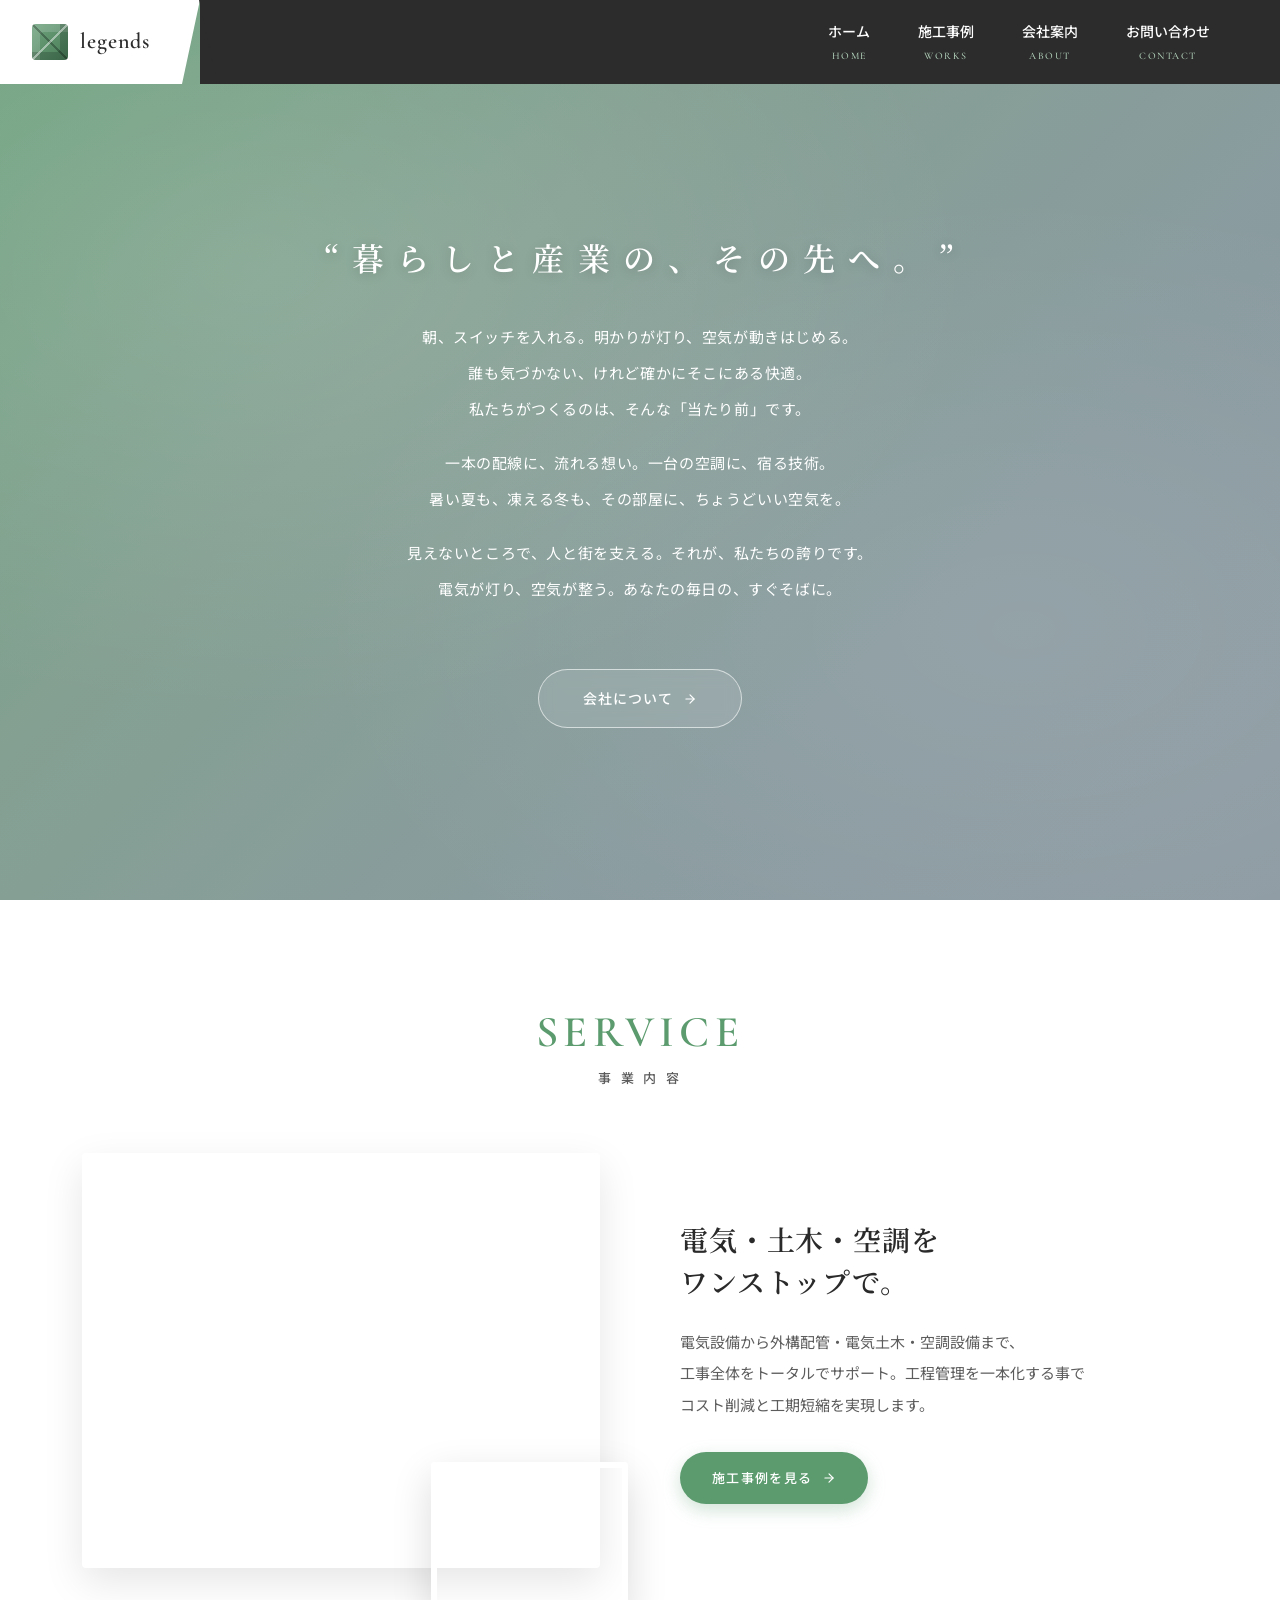
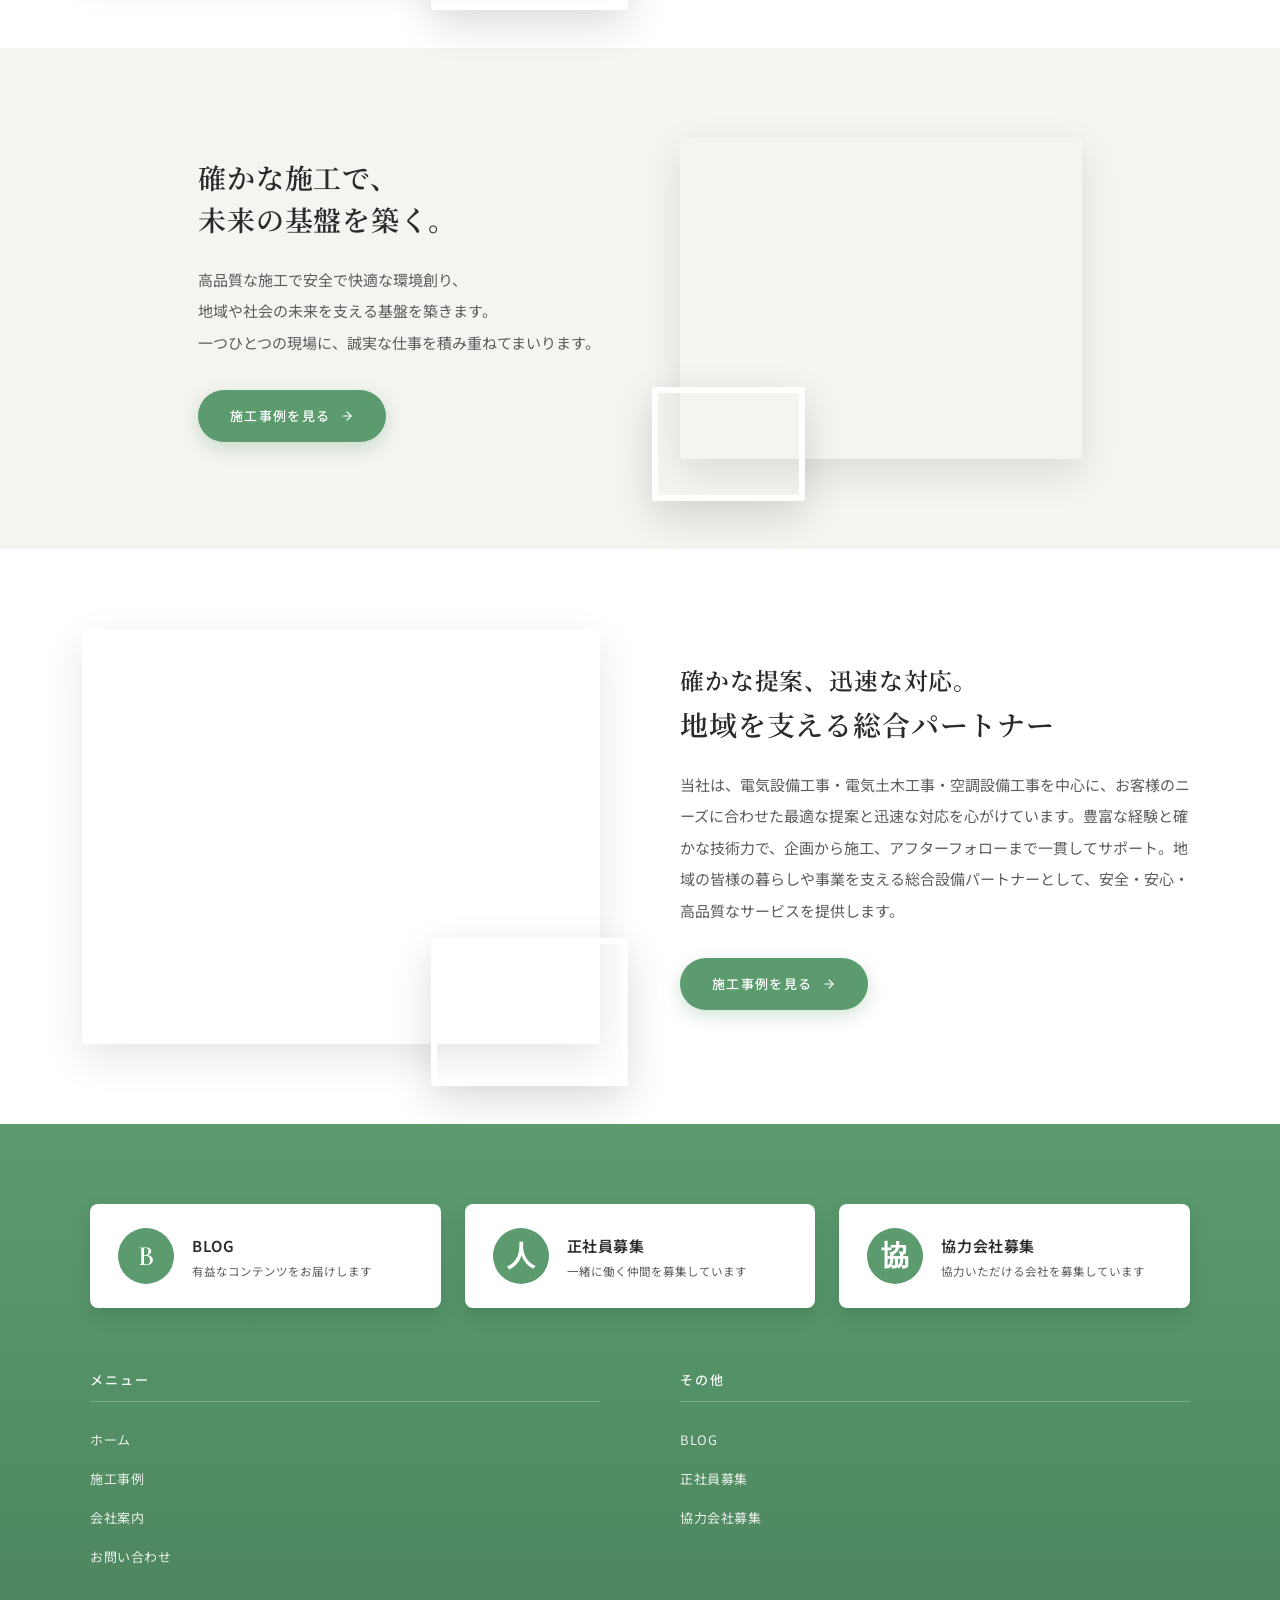
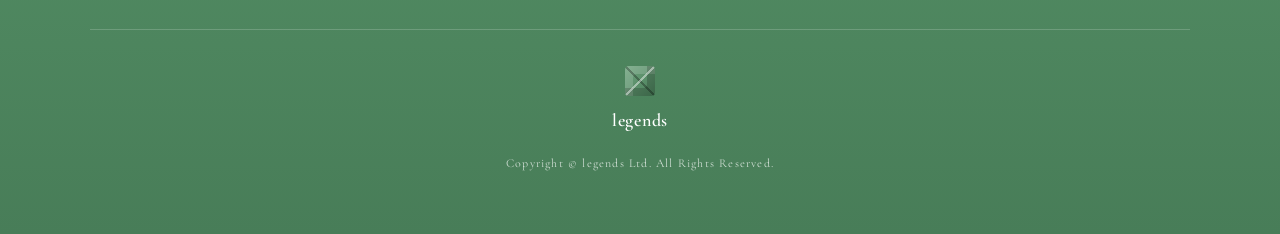
==== index.html @ 8ac2e809 "Add files via upload" ====
<!DOCTYPE html>
<html lang="ja">
<head>
<meta charset="UTF-8">
<meta name="viewport" content="width=device-width, initial-scale=1.0">
<title>有限会社レジェンズ｜暮らしと産業の、その先へ。</title>
<meta name="description" content="有限会社レジェンズは、電気設備工事・電気土木・空調設備工事を中心に、確かな技術と迅速な対応でお客様の暮らしと事業を支える総合設備パートナーです。">
<link rel="preconnect" href="https://fonts.googleapis.com">
<link rel="preconnect" href="https://fonts.gstatic.com" crossorigin>
<link href="https://fonts.googleapis.com/css2?family=Cormorant+Garamond:wght@400;500;600;700&family=Noto+Sans+JP:wght@300;400;500;600;700&family=Noto+Serif+JP:wght@400;500;600;700&display=swap" rel="stylesheet">
<style>
:root {
  --green: #5B9B6E;
  --green-dark: #487D58;
  --green-light: #7BB48B;
  --green-pale: #E8F1EB;
  --dark: #2C2C2C;
  --dark-soft: #3A3A3A;
  --text: #2A2A2A;
  --text-mid: #5C5C5C;
  --text-light: #8A8A8A;
  --bg: #FFFFFF;
  --bg-soft: #F5F4F0;
  --bg-warm: #ECEAE3;
  --border: #E5E5E5;
  --gradient-hero: linear-gradient(135deg, #6FA37E 0%, #84A092 35%, #8A9BA0 70%, #8E9BA3 100%);
}

* { margin: 0; padding: 0; box-sizing: border-box; }

html { scroll-behavior: smooth; }

body {
  font-family: 'Noto Sans JP', sans-serif;
  font-weight: 400;
  color: var(--text);
  background: var(--bg);
  line-height: 1.8;
  overflow-x: hidden;
  -webkit-font-smoothing: antialiased;
  -moz-osx-font-smoothing: grayscale;
}

a { color: inherit; text-decoration: none; }
img { max-width: 100%; height: auto; display: block; }

/* ============================================
   HEADER (Dark variant for home)
   ============================================ */
.site-header {
  position: fixed;
  top: 0;
  left: 0;
  right: 0;
  z-index: 1000;
  display: flex;
  align-items: stretch;
  height: 84px;
  background: transparent;
  transition: background .35s ease;
}

.site-header.scrolled {
  background: rgba(44, 44, 44, .92);
  backdrop-filter: blur(12px);
  -webkit-backdrop-filter: blur(12px);
  box-shadow: 0 2px 20px rgba(0,0,0,.08);
}

.header-logo-wrap {
  display: flex;
  align-items: center;
  padding: 0 36px 0 32px;
  background: #FFFFFF;
  min-width: 200px;
  clip-path: polygon(0 0, 100% 0, calc(100% - 18px) 100%, 0 100%);
}

.site-header .header-logo-wrap {
  background: #FFFFFF;
}

.logo-cube {
  width: 36px;
  height: 36px;
  margin-right: 12px;
  display: inline-block;
  background:
    linear-gradient(135deg, #6FA37E 0%, #487D58 100%);
  position: relative;
  border-radius: 4px;
  transform: rotate(0deg);
  box-shadow:
    inset -8px -8px 0 rgba(0,0,0,.18),
    inset 8px 8px 0 rgba(255,255,255,.15);
}

.logo-cube::before,
.logo-cube::after {
  content: '';
  position: absolute;
  inset: 0;
  background-image:
    linear-gradient(135deg, transparent 48%, rgba(255,255,255,.25) 48%, rgba(255,255,255,.25) 52%, transparent 52%),
    linear-gradient(45deg, transparent 48%, rgba(0,0,0,.15) 48%, rgba(0,0,0,.15) 52%, transparent 52%);
  border-radius: 4px;
}

.logo-text {
  font-family: 'Cormorant Garamond', serif;
  font-size: 22px;
  font-weight: 600;
  letter-spacing: .04em;
  color: var(--dark);
}

.header-nav-area {
  flex: 1;
  background: var(--dark);
  display: flex;
  align-items: center;
  justify-content: flex-end;
  padding-right: 48px;
  position: relative;
}

.header-nav-area::before {
  content: '';
  position: absolute;
  left: -1px;
  top: 0;
  width: 32px;
  height: 100%;
  background: var(--dark);
  clip-path: polygon(0 0, 100% 0, 100% 100%, 18px 100%);
}

.main-nav {
  display: flex;
  gap: 4px;
  list-style: none;
}

.main-nav a {
  display: flex;
  flex-direction: column;
  align-items: center;
  padding: 12px 22px;
  color: #FFFFFF;
  font-size: 14px;
  font-weight: 500;
  position: relative;
  transition: opacity .25s ease;
}

.main-nav a:hover { opacity: .7; }

.main-nav a .nav-en {
  font-family: 'Cormorant Garamond', serif;
  font-size: 10px;
  font-weight: 500;
  letter-spacing: .15em;
  color: #B4D4BD;
  margin-top: 2px;
  text-transform: uppercase;
}

.nav-toggle {
  display: none;
  background: none;
  border: none;
  cursor: pointer;
  padding: 8px;
  margin-left: auto;
  margin-right: 20px;
  z-index: 1100;
}
.nav-toggle span {
  display: block;
  width: 26px;
  height: 2px;
  background: #fff;
  margin: 6px 0;
  transition: all .3s;
}

/* ============================================
   HERO
   ============================================ */
.hero {
  min-height: 100vh;
  background: var(--gradient-hero);
  position: relative;
  display: flex;
  align-items: center;
  justify-content: center;
  padding: 140px 24px 80px;
  overflow: hidden;
}

.hero::before {
  content: '';
  position: absolute;
  inset: 0;
  background:
    radial-gradient(ellipse at 20% 30%, rgba(255,255,255,.12) 0%, transparent 50%),
    radial-gradient(ellipse at 80% 70%, rgba(255,255,255,.08) 0%, transparent 50%);
  pointer-events: none;
}

.hero-content {
  position: relative;
  z-index: 2;
  text-align: center;
  color: #FFFFFF;
  max-width: 720px;
}

.hero-title {
  font-family: 'Noto Serif JP', serif;
  font-size: clamp(22px, 3.4vw, 32px);
  font-weight: 600;
  letter-spacing: .08em;
  margin-bottom: 36px;
  line-height: 1.6;
  text-shadow: 0 2px 12px rgba(0,0,0,.18);
}

.hero-text {
  font-size: clamp(13px, 1.4vw, 15px);
  line-height: 2.4;
  font-weight: 400;
  letter-spacing: .04em;
  margin-bottom: 14px;
}

.hero-text + .hero-text { margin-top: 18px; }

.hero-cta {
  display: inline-flex;
  align-items: center;
  gap: 10px;
  margin-top: 48px;
  padding: 16px 44px;
  background: rgba(255,255,255,.1);
  backdrop-filter: blur(8px);
  -webkit-backdrop-filter: blur(8px);
  border: 1px solid rgba(255,255,255,.6);
  border-radius: 999px;
  color: #FFFFFF;
  font-size: 14px;
  font-weight: 500;
  letter-spacing: .08em;
  transition: all .35s ease;
}

.hero-cta:hover {
  background: rgba(255,255,255,.95);
  color: var(--green-dark);
}

.hero-cta svg { width: 14px; height: 14px; }

/* ============================================
   SERVICE SECTION HEADING
   ============================================ */
.section-heading {
  text-align: center;
  margin-bottom: 64px;
}

.section-heading .en {
  font-family: 'Cormorant Garamond', serif;
  font-size: clamp(32px, 4vw, 44px);
  font-weight: 600;
  color: var(--green);
  letter-spacing: .12em;
  display: block;
  line-height: 1;
}

.section-heading .jp {
  font-size: 13px;
  font-weight: 500;
  color: var(--text-mid);
  letter-spacing: .25em;
  display: block;
  margin-top: 12px;
}

/* ============================================
   SERVICES
   ============================================ */
.services {
  padding: 110px 0 80px;
  background: #FFFFFF;
}

.service-block {
  display: grid;
  grid-template-columns: 1fr 1fr;
  gap: 80px;
  align-items: center;
  max-width: 1180px;
  margin: 0 auto 80px;
  padding: 0 32px;
}

.service-block:last-child { margin-bottom: 0; }

.service-block.alt {
  background: var(--bg-soft);
  margin: 0 0 0;
  padding: 90px 32px;
  max-width: none;
  gap: 0;
  grid-template-columns: 1fr;
}

.service-block.alt .service-inner {
  display: grid;
  grid-template-columns: 1fr 1fr;
  gap: 80px;
  align-items: center;
  max-width: 1180px;
  margin: 0 auto;
}

.service-block.alt + .service-block { margin-top: 80px; }

.service-image-wrap {
  position: relative;
}

.service-image {
  width: 100%;
  aspect-ratio: 5/4;
  border-radius: 4px;
  background-size: cover;
  background-position: center;
  background-repeat: no-repeat;
  box-shadow: 0 14px 40px rgba(0,0,0,.10);
  position: relative;
  overflow: hidden;
}

.service-image-secondary {
  position: absolute;
  width: 38%;
  aspect-ratio: 4/3;
  bottom: -42px;
  background-size: cover;
  background-position: center;
  border-radius: 4px;
  box-shadow: 0 14px 40px rgba(0,0,0,.14);
  border: 6px solid var(--bg);
}

.service-block .service-image-secondary { right: -28px; }
.service-block.alt .service-image-secondary { left: -28px; }

.service-content h3 {
  font-family: 'Noto Serif JP', serif;
  font-size: clamp(22px, 2.4vw, 28px);
  font-weight: 600;
  color: var(--text);
  margin-bottom: 24px;
  line-height: 1.5;
  letter-spacing: .03em;
}

.service-content h3 .sub {
  display: block;
  font-size: .85em;
  margin-bottom: 4px;
}

.service-content p {
  font-size: 15px;
  line-height: 2.1;
  color: var(--text-mid);
  margin-bottom: 32px;
}

.btn-primary {
  display: inline-flex;
  align-items: center;
  gap: 10px;
  padding: 14px 32px;
  background: var(--green);
  color: #FFFFFF;
  border-radius: 999px;
  font-size: 13px;
  font-weight: 500;
  letter-spacing: .1em;
  transition: all .3s ease;
  box-shadow: 0 6px 18px rgba(91,155,110,.28);
}

.btn-primary:hover {
  background: var(--green-dark);
  transform: translateY(-2px);
  box-shadow: 0 10px 22px rgba(91,155,110,.36);
}

.btn-primary svg { width: 14px; height: 14px; }

/* ============================================
   FOOTER
   ============================================ */
.footer-cta {
  background: linear-gradient(180deg, var(--green) 0%, var(--green-dark) 100%);
  padding: 80px 24px 60px;
  color: #FFFFFF;
  position: relative;
}

.footer-cta-grid {
  max-width: 1100px;
  margin: 0 auto 60px;
  display: grid;
  grid-template-columns: repeat(3, 1fr);
  gap: 24px;
}

.cta-card {
  background: #FFFFFF;
  color: var(--text);
  padding: 24px 28px;
  border-radius: 8px;
  display: flex;
  align-items: center;
  gap: 18px;
  transition: all .3s ease;
  box-shadow: 0 8px 20px rgba(0,0,0,.10);
}

.cta-card:hover {
  transform: translateY(-4px);
  box-shadow: 0 14px 30px rgba(0,0,0,.16);
}

.cta-icon {
  flex: 0 0 56px;
  width: 56px;
  height: 56px;
  background: var(--green);
  border-radius: 50%;
  display: flex;
  align-items: center;
  justify-content: center;
  color: #FFFFFF;
  font-family: 'Cormorant Garamond', serif;
  font-size: 28px;
  font-weight: 600;
}

.cta-text h4 {
  font-size: 15px;
  font-weight: 600;
  margin-bottom: 4px;
  letter-spacing: .04em;
}

.cta-text p {
  font-size: 11.5px;
  color: var(--text-mid);
  line-height: 1.5;
}

.footer-main {
  max-width: 1100px;
  margin: 0 auto;
  display: grid;
  grid-template-columns: 1fr 1fr;
  gap: 80px;
  padding-bottom: 50px;
  border-bottom: 1px solid rgba(255,255,255,.18);
}

.footer-col h5 {
  font-size: 13px;
  letter-spacing: .15em;
  font-weight: 500;
  margin-bottom: 22px;
  padding-bottom: 10px;
  border-bottom: 1px solid rgba(255,255,255,.25);
  color: rgba(255,255,255,.95);
}

.footer-col ul { list-style: none; }
.footer-col li { margin-bottom: 10px; }
.footer-col a {
  font-size: 13px;
  color: rgba(255,255,255,.88);
  transition: opacity .25s;
  letter-spacing: .04em;
}
.footer-col a:hover { opacity: .65; }

.footer-bottom {
  max-width: 1100px;
  margin: 36px auto 0;
  text-align: center;
}

.footer-logo {
  display: inline-flex;
  flex-direction: column;
  align-items: center;
  gap: 8px;
  margin-bottom: 16px;
}

.footer-logo .logo-cube {
  width: 30px;
  height: 30px;
  margin: 0;
}

.footer-logo .logo-text {
  color: #FFFFFF;
  font-size: 18px;
}

.copyright {
  font-family: 'Cormorant Garamond', serif;
  font-size: 12px;
  color: rgba(255,255,255,.75);
  letter-spacing: .1em;
}

/* ============================================
   SCROLL REVEAL
   ============================================ */
.reveal {
  opacity: 0;
  transform: translateY(30px);
  transition: opacity .9s cubic-bezier(.2,.7,.2,1), transform .9s cubic-bezier(.2,.7,.2,1);
}
.reveal.visible {
  opacity: 1;
  transform: translateY(0);
}
.reveal.delay-1 { transition-delay: .1s; }
.reveal.delay-2 { transition-delay: .2s; }
.reveal.delay-3 { transition-delay: .3s; }

/* ============================================
   RESPONSIVE
   ============================================ */
@media (max-width: 968px) {
  .header-logo-wrap { min-width: 160px; padding: 0 28px 0 20px; }
  .main-nav { gap: 0; }
  .main-nav a { padding: 10px 14px; font-size: 12px; }
  .main-nav a .nav-en { font-size: 9px; }
  .service-block,
  .service-block.alt .service-inner {
    grid-template-columns: 1fr;
    gap: 40px;
  }
  .service-block.alt .service-inner { grid-template-areas: 'a' 'b'; }
  .service-block .service-image-secondary,
  .service-block.alt .service-image-secondary {
    right: 0; left: auto;
    bottom: -28px;
    width: 32%;
  }
}

@media (max-width: 768px) {
  .site-header { height: 64px; }
  .header-logo-wrap {
    padding: 0 20px 0 16px;
    min-width: auto;
  }
  .logo-cube { width: 28px; height: 28px; }
  .logo-text { font-size: 18px; }
  .header-nav-area {
    padding-right: 0;
    justify-content: flex-end;
  }
  .nav-toggle { display: block; margin-right: 16px; }
  .main-nav {
    position: fixed;
    inset: 64px 0 0;
    background: var(--dark);
    flex-direction: column;
    justify-content: center;
    gap: 8px;
    transform: translateX(100%);
    transition: transform .35s ease;
  }
  .main-nav.open { transform: translateX(0); }
  .main-nav a { padding: 18px; font-size: 15px; }
  .main-nav a .nav-en { font-size: 11px; }

  .hero { padding: 100px 24px 60px; }
  .hero-title { font-size: 18px; margin-bottom: 28px; }
  .hero-text { font-size: 12px; line-height: 2.1; }

  .services { padding: 70px 0 50px; }
  .service-block,
  .service-block.alt {
    padding-left: 24px;
    padding-right: 24px;
  }
  .service-block.alt { padding: 60px 24px; }
  .service-content h3 { font-size: 20px; }
  .service-content p { font-size: 14px; }

  .footer-cta-grid { grid-template-columns: 1fr; gap: 14px; }
  .footer-main { grid-template-columns: 1fr 1fr; gap: 40px; }
  .footer-cta { padding: 60px 24px 40px; }
}

@media (max-width: 480px) {
  .footer-main { grid-template-columns: 1fr; gap: 32px; }
  .section-heading { margin-bottom: 44px; }
}
</style>
</head>
<body>

<!-- HEADER -->
<header class="site-header" id="siteHeader">
  <div class="header-logo-wrap">
    <a href="./index.html" style="display: inline-flex; align-items: center;">
      <span class="logo-cube" aria-hidden="true"></span>
      <span class="logo-text">legends</span>
    </a>
  </div>
  <div class="header-nav-area">
    <button class="nav-toggle" id="navToggle" aria-label="メニュー">
      <span></span><span></span><span></span>
    </button>
    <nav>
      <ul class="main-nav" id="mainNav">
        <li><a href="./index.html">ホーム<span class="nav-en">HOME</span></a></li>
        <li><a href="./works.html">施工事例<span class="nav-en">WORKS</span></a></li>
        <li><a href="./company.html">会社案内<span class="nav-en">ABOUT</span></a></li>
        <li><a href="./contact.html">お問い合わせ<span class="nav-en">CONTACT</span></a></li>
      </ul>
    </nav>
  </div>
</header>

<!-- HERO -->
<section class="hero">
  <div class="hero-content">
    <h1 class="hero-title reveal">&ldquo; 暮 ら し と 産 業 の 、 そ の 先 へ 。 &rdquo;</h1>
    <p class="hero-text reveal delay-1">朝、スイッチを入れる。明かりが灯り、空気が動きはじめる。<br>誰も気づかない、けれど確かにそこにある快適。<br>私たちがつくるのは、そんな「当たり前」です。</p>
    <p class="hero-text reveal delay-1">一本の配線に、流れる想い。一台の空調に、宿る技術。<br>暑い夏も、凍える冬も、その部屋に、ちょうどいい空気を。</p>
    <p class="hero-text reveal delay-2">見えないところで、人と街を支える。それが、私たちの誇りです。<br>電気が灯り、空気が整う。あなたの毎日の、すぐそばに。</p>
    <a href="./company.html" class="hero-cta reveal delay-3">
      会社について
      <svg viewBox="0 0 24 24" fill="none" stroke="currentColor" stroke-width="2" stroke-linecap="round" stroke-linejoin="round"><line x1="5" y1="12" x2="19" y2="12"/><polyline points="12 5 19 12 12 19"/></svg>
    </a>
  </div>
</section>

<!-- SERVICES -->
<section class="services">
  <div class="section-heading reveal">
    <span class="en">SERVICE</span>
    <span class="jp">事 業 内 容</span>
  </div>

  <!-- Service 1 -->
  <div class="service-block">
    <div class="service-image-wrap reveal">
      <div class="service-image" style="background-image: url('https://images.unsplash.com/photo-1581094794329-c8112a89af12?w=1000&q=75&auto=format&fit=crop');"></div>
      <div class="service-image-secondary" style="background-image: url('https://images.unsplash.com/photo-1581092160562-40aa08e78837?w=600&q=75&auto=format&fit=crop');"></div>
    </div>
    <div class="service-content reveal delay-1">
      <h3>電気・土木・空調を<br>ワンストップで。</h3>
      <p>電気設備から外構配管・電気土木・空調設備まで、<br>工事全体をトータルでサポート。工程管理を一本化する事で<br>コスト削減と工期短縮を実現します。</p>
      <a href="./works.html" class="btn-primary">
        施工事例を見る
        <svg viewBox="0 0 24 24" fill="none" stroke="currentColor" stroke-width="2" stroke-linecap="round" stroke-linejoin="round"><line x1="5" y1="12" x2="19" y2="12"/><polyline points="12 5 19 12 12 19"/></svg>
      </a>
    </div>
  </div>

  <!-- Service 2 (alt: background) -->
  <div class="service-block alt">
    <div class="service-inner">
      <div class="service-content reveal" style="order:1;">
        <h3>確かな施工で、<br>未来の基盤を築く。</h3>
        <p>高品質な施工で安全で快適な環境創り、<br>地域や社会の未来を支える基盤を築きます。<br>一つひとつの現場に、誠実な仕事を積み重ねてまいります。</p>
        <a href="./works.html" class="btn-primary">
          施工事例を見る
          <svg viewBox="0 0 24 24" fill="none" stroke="currentColor" stroke-width="2" stroke-linecap="round" stroke-linejoin="round"><line x1="5" y1="12" x2="19" y2="12"/><polyline points="12 5 19 12 12 19"/></svg>
        </a>
      </div>
      <div class="service-image-wrap reveal delay-1" style="order:2;">
        <div class="service-image" style="background-image: url('https://images.unsplash.com/photo-1509391366360-2e959784a276?w=1000&q=75&auto=format&fit=crop');"></div>
        <div class="service-image-secondary" style="background-image: url('https://images.unsplash.com/photo-1473341304170-971dccb5ac1e?w=600&q=75&auto=format&fit=crop');"></div>
      </div>
    </div>
  </div>

  <!-- Service 3 -->
  <div class="service-block">
    <div class="service-image-wrap reveal">
      <div class="service-image" style="background-image: url('https://images.unsplash.com/photo-1556761175-5973dc0f32e7?w=1000&q=75&auto=format&fit=crop');"></div>
      <div class="service-image-secondary" style="background-image: url('https://images.unsplash.com/photo-1521791136064-7986c2920216?w=600&q=75&auto=format&fit=crop');"></div>
    </div>
    <div class="service-content reveal delay-1">
      <h3><span class="sub">確かな提案、迅速な対応。</span>地域を支える総合パートナー</h3>
      <p>当社は、電気設備工事・電気土木工事・空調設備工事を中心に、お客様のニーズに合わせた最適な提案と迅速な対応を心がけています。豊富な経験と確かな技術力で、企画から施工、アフターフォローまで一貫してサポート。地域の皆様の暮らしや事業を支える総合設備パートナーとして、安全・安心・高品質なサービスを提供します。</p>
      <a href="./works.html" class="btn-primary">
        施工事例を見る
        <svg viewBox="0 0 24 24" fill="none" stroke="currentColor" stroke-width="2" stroke-linecap="round" stroke-linejoin="round"><line x1="5" y1="12" x2="19" y2="12"/><polyline points="12 5 19 12 12 19"/></svg>
      </a>
    </div>
  </div>
</section>

<!-- FOOTER -->
<footer class="footer-cta">
  <div class="footer-cta-grid">
    <a href="#" class="cta-card reveal">
      <div class="cta-icon">B</div>
      <div class="cta-text">
        <h4>BLOG</h4>
        <p>有益なコンテンツをお届けします</p>
      </div>
    </a>
    <a href="#" class="cta-card reveal delay-1">
      <div class="cta-icon">人</div>
      <div class="cta-text">
        <h4>正社員募集</h4>
        <p>一緒に働く仲間を募集しています</p>
      </div>
    </a>
    <a href="#" class="cta-card reveal delay-2">
      <div class="cta-icon">協</div>
      <div class="cta-text">
        <h4>協力会社募集</h4>
        <p>協力いただける会社を募集しています</p>
      </div>
    </a>
  </div>

  <div class="footer-main">
    <div class="footer-col">
      <h5>メニュー</h5>
      <ul>
        <li><a href="./index.html">ホーム</a></li>
        <li><a href="./works.html">施工事例</a></li>
        <li><a href="./company.html">会社案内</a></li>
        <li><a href="./contact.html">お問い合わせ</a></li>
      </ul>
    </div>
    <div class="footer-col">
      <h5>その他</h5>
      <ul>
        <li><a href="#">BLOG</a></li>
        <li><a href="#">正社員募集</a></li>
        <li><a href="#">協力会社募集</a></li>
      </ul>
    </div>
  </div>

  <div class="footer-bottom">
    <div class="footer-logo">
      <span class="logo-cube" aria-hidden="true"></span>
      <span class="logo-text">legends</span>
    </div>
    <p class="copyright">Copyright © legends Ltd. All Rights Reserved.</p>
  </div>
</footer>

<script>
// Scroll reveal
const observer = new IntersectionObserver(entries => {
  entries.forEach(e => {
    if (e.isIntersecting) {
      e.target.classList.add('visible');
      observer.unobserve(e.target);
    }
  });
}, { threshold: .12, rootMargin: '0px 0px -40px 0px' });

document.querySelectorAll('.reveal').forEach(el => observer.observe(el));

// Header scroll
const header = document.getElementById('siteHeader');
const onScroll = () => {
  if (window.scrollY > 80) header.classList.add('scrolled');
  else header.classList.remove('scrolled');
};
window.addEventListener('scroll', onScroll, { passive: true });

// Mobile nav
const navToggle = document.getElementById('navToggle');
const mainNav = document.getElementById('mainNav');
navToggle?.addEventListener('click', () => {
  mainNav.classList.toggle('open');
});
mainNav?.querySelectorAll('a').forEach(a => {
  a.addEventListener('click', () => mainNav.classList.remove('open'));
});
</script>

</body>
</html>
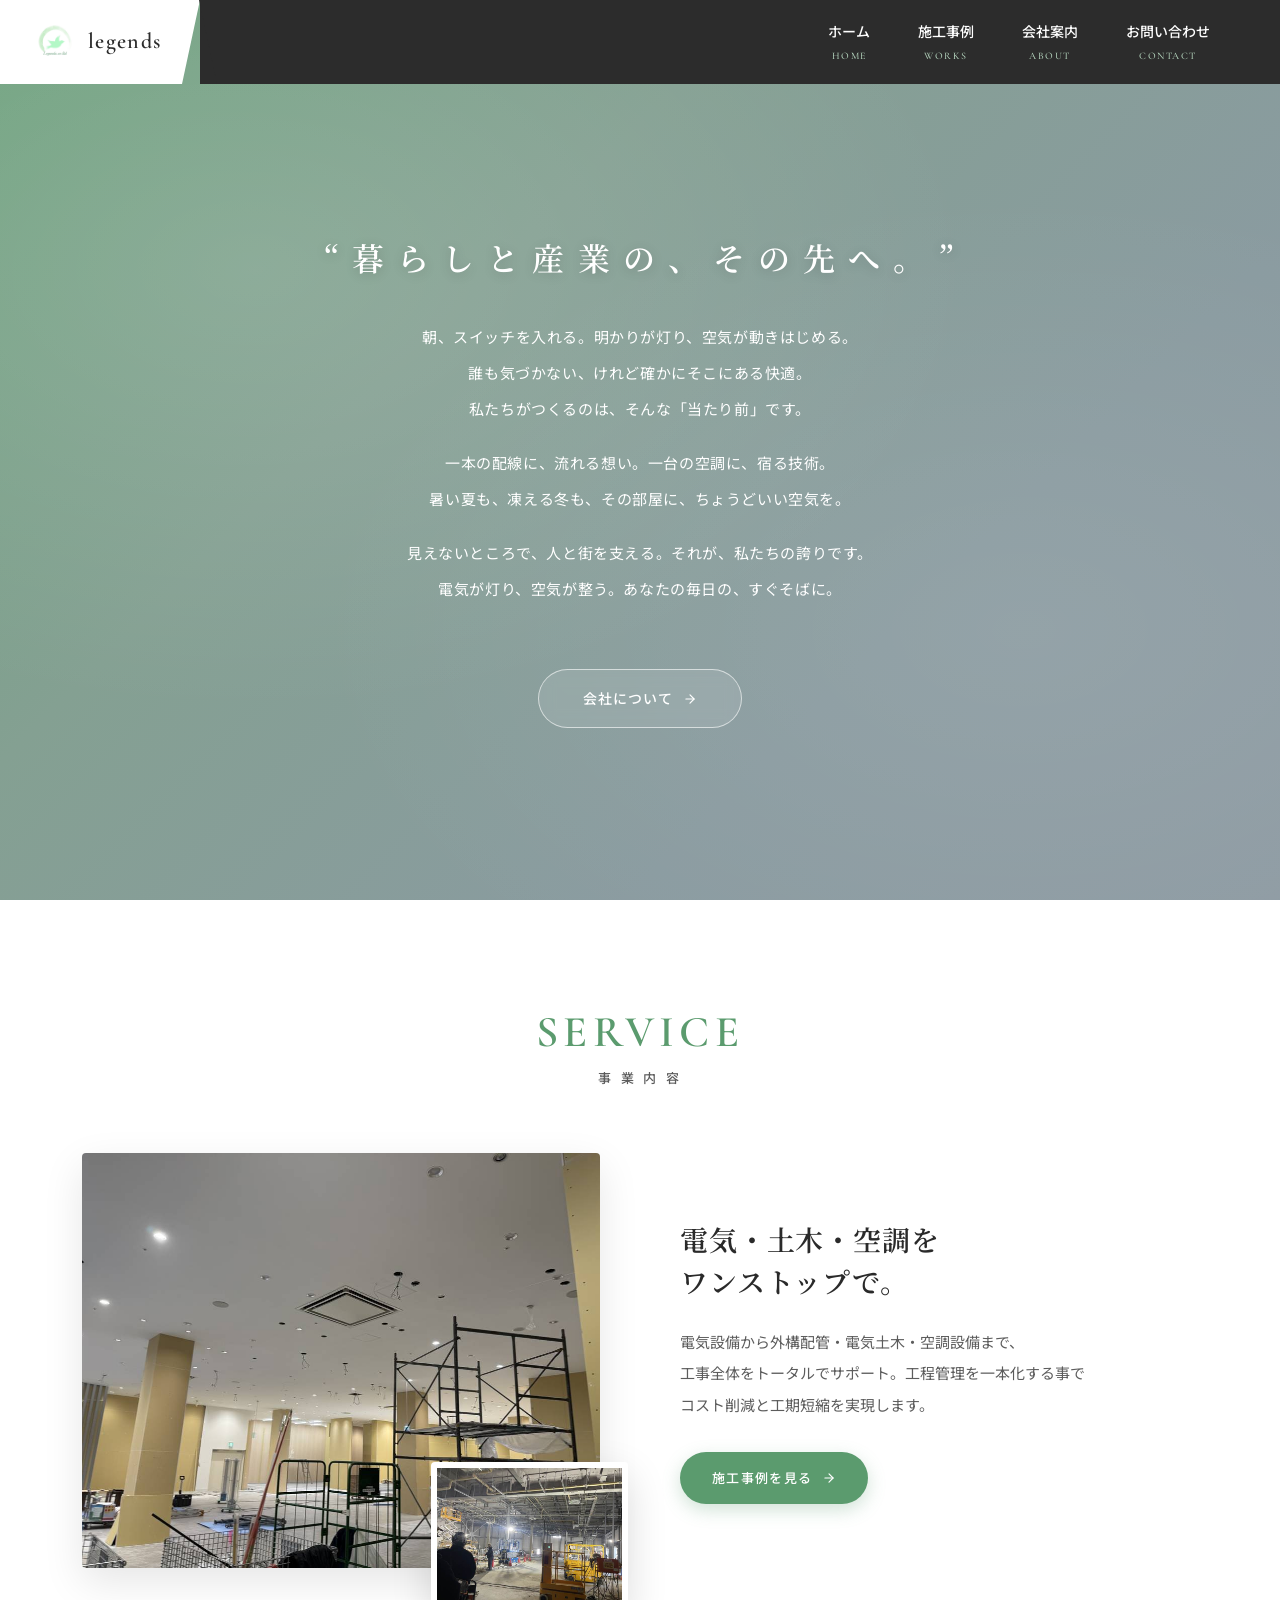
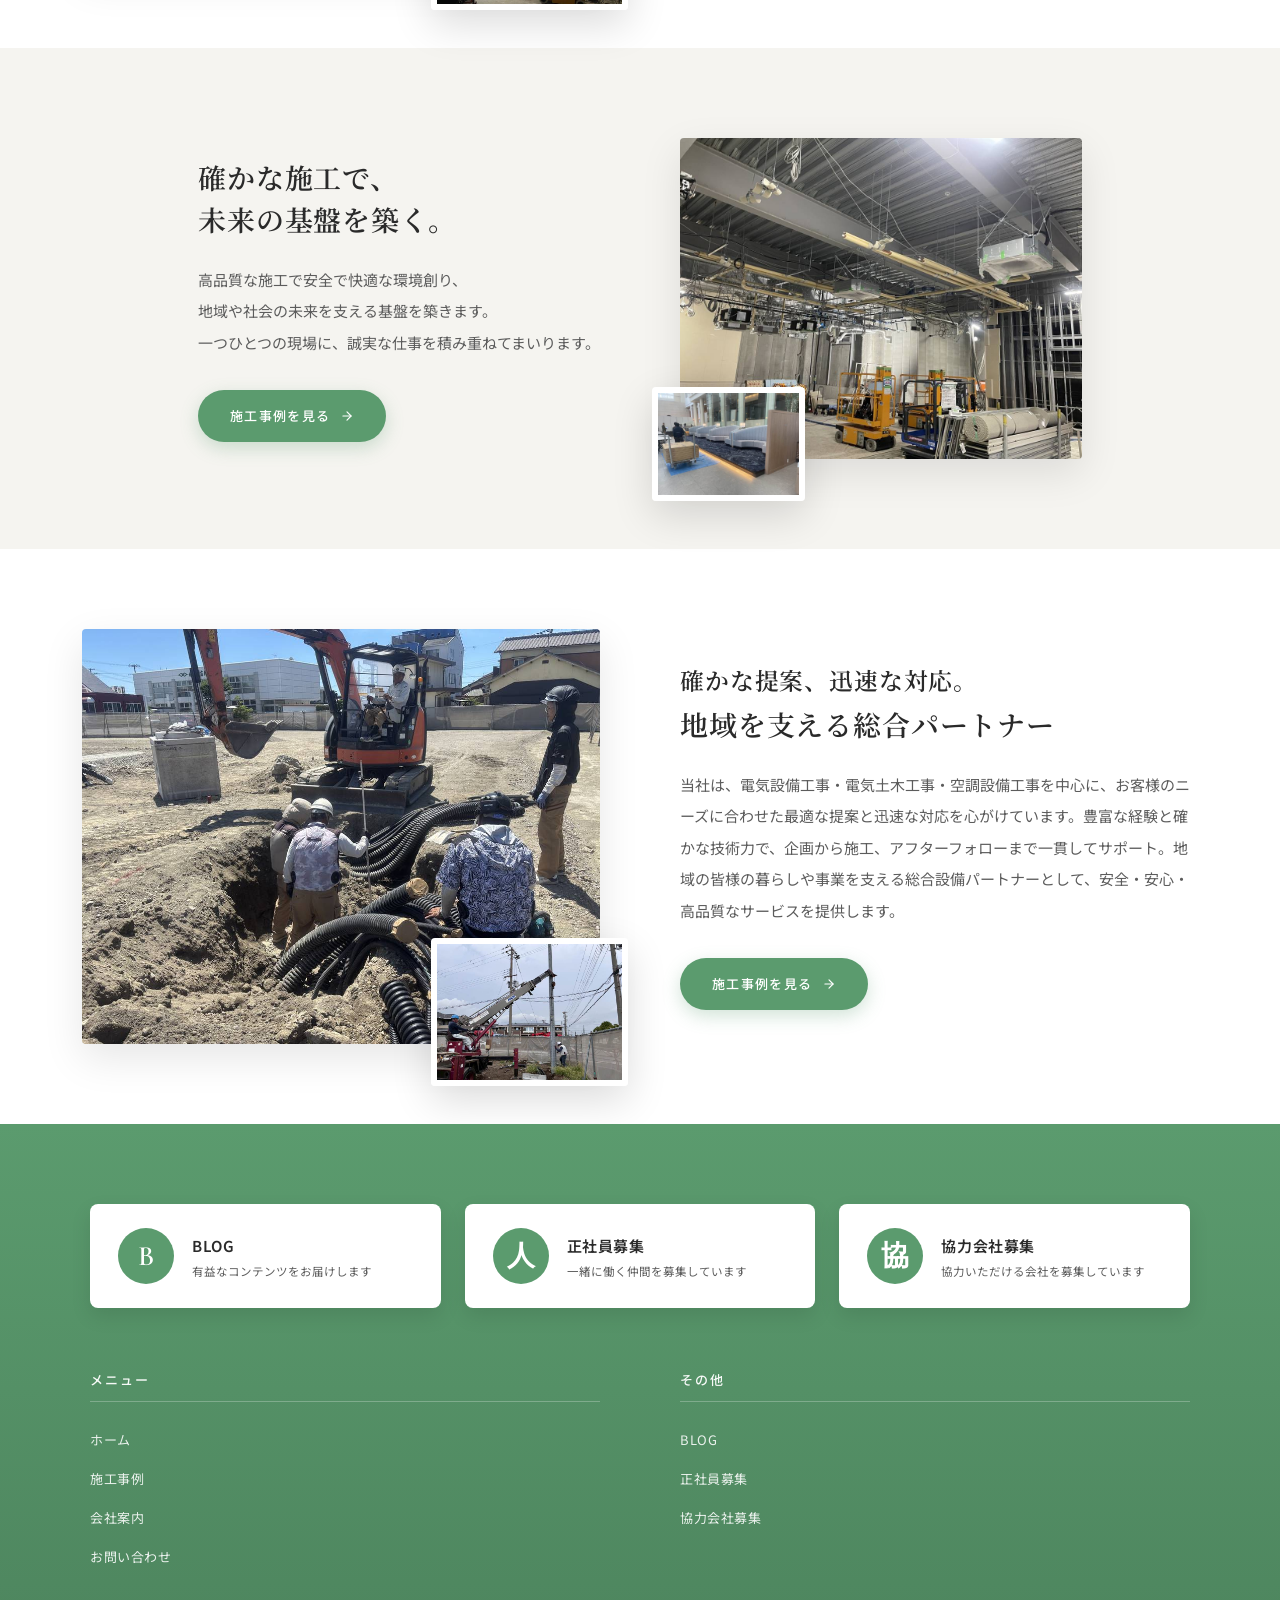
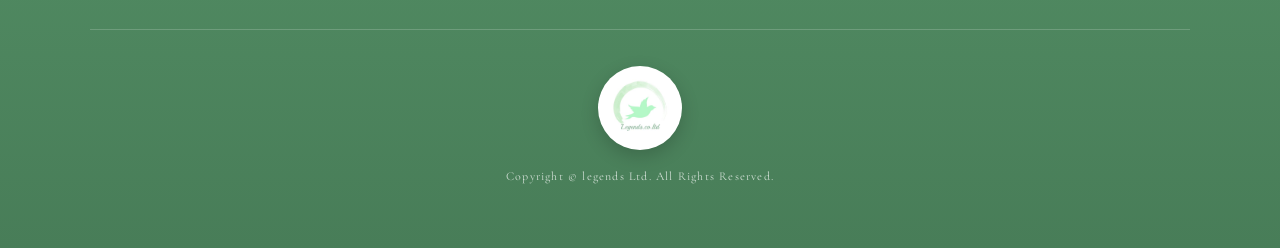
==== commit 389ddcd1: "Add files via upload" ====
--- a/index.html
+++ b/index.html
@@ -80,37 +80,20 @@
   background: #FFFFFF;
 }
 
-.logo-cube {
-  width: 36px;
-  height: 36px;
-  margin-right: 12px;
+.logo-img {
+  width: 46px;
+  height: 46px;
+  margin-right: 10px;
   display: inline-block;
-  background:
-    linear-gradient(135deg, #6FA37E 0%, #487D58 100%);
-  position: relative;
-  border-radius: 4px;
-  transform: rotate(0deg);
-  box-shadow:
-    inset -8px -8px 0 rgba(0,0,0,.18),
-    inset 8px 8px 0 rgba(255,255,255,.15);
-}
-
-.logo-cube::before,
-.logo-cube::after {
-  content: '';
-  position: absolute;
-  inset: 0;
-  background-image:
-    linear-gradient(135deg, transparent 48%, rgba(255,255,255,.25) 48%, rgba(255,255,255,.25) 52%, transparent 52%),
-    linear-gradient(45deg, transparent 48%, rgba(0,0,0,.15) 48%, rgba(0,0,0,.15) 52%, transparent 52%);
-  border-radius: 4px;
+  object-fit: contain;
+  vertical-align: middle;
 }
 
 .logo-text {
   font-family: 'Cormorant Garamond', serif;
   font-size: 22px;
   font-weight: 600;
-  letter-spacing: .04em;
+  letter-spacing: .06em;
   color: var(--dark);
 }
 
@@ -512,15 +495,14 @@
   margin-bottom: 16px;
 }
 
-.footer-logo .logo-cube {
-  width: 30px;
-  height: 30px;
+.footer-logo .logo-img {
+  width: 84px;
+  height: 84px;
   margin: 0;
-}
-
-.footer-logo .logo-text {
-  color: #FFFFFF;
-  font-size: 18px;
+  padding: 4px;
+  background: #FFFFFF;
+  border-radius: 50%;
+  box-shadow: 0 6px 18px rgba(0,0,0,.18);
 }
 
 .copyright {
@@ -574,7 +556,7 @@
     padding: 0 20px 0 16px;
     min-width: auto;
   }
-  .logo-cube { width: 28px; height: 28px; }
+  .logo-img { width: 38px; height: 38px; }
   .logo-text { font-size: 18px; }
   .header-nav-area {
     padding-right: 0;
@@ -626,7 +608,7 @@
 <header class="site-header" id="siteHeader">
   <div class="header-logo-wrap">
     <a href="./index.html" style="display: inline-flex; align-items: center;">
-      <span class="logo-cube" aria-hidden="true"></span>
+      <img src="[data-uri]" alt="legends" class="logo-img">
       <span class="logo-text">legends</span>
     </a>
   </div>
@@ -669,8 +651,8 @@
   <!-- Service 1 -->
   <div class="service-block">
     <div class="service-image-wrap reveal">
-      <div class="service-image" style="background-image: url('https://images.unsplash.com/photo-1581094794329-c8112a89af12?w=1000&q=75&auto=format&fit=crop');"></div>
-      <div class="service-image-secondary" style="background-image: url('https://images.unsplash.com/photo-1581092160562-40aa08e78837?w=600&q=75&auto=format&fit=crop');"></div>
+      <div class="service-image" style="background-image: url('[data-uri]');"></div>
+      <div class="service-image-secondary" style="background-image: url('[data-uri]');"></div>
     </div>
     <div class="service-content reveal delay-1">
       <h3>電気・土木・空調を<br>ワンストップで。</h3>
@@ -694,8 +676,8 @@
         </a>
       </div>
       <div class="service-image-wrap reveal delay-1" style="order:2;">
-        <div class="service-image" style="background-image: url('https://images.unsplash.com/photo-1509391366360-2e959784a276?w=1000&q=75&auto=format&fit=crop');"></div>
-        <div class="service-image-secondary" style="background-image: url('https://images.unsplash.com/photo-1473341304170-971dccb5ac1e?w=600&q=75&auto=format&fit=crop');"></div>
+        <div class="service-image" style="background-image: url('[data-uri]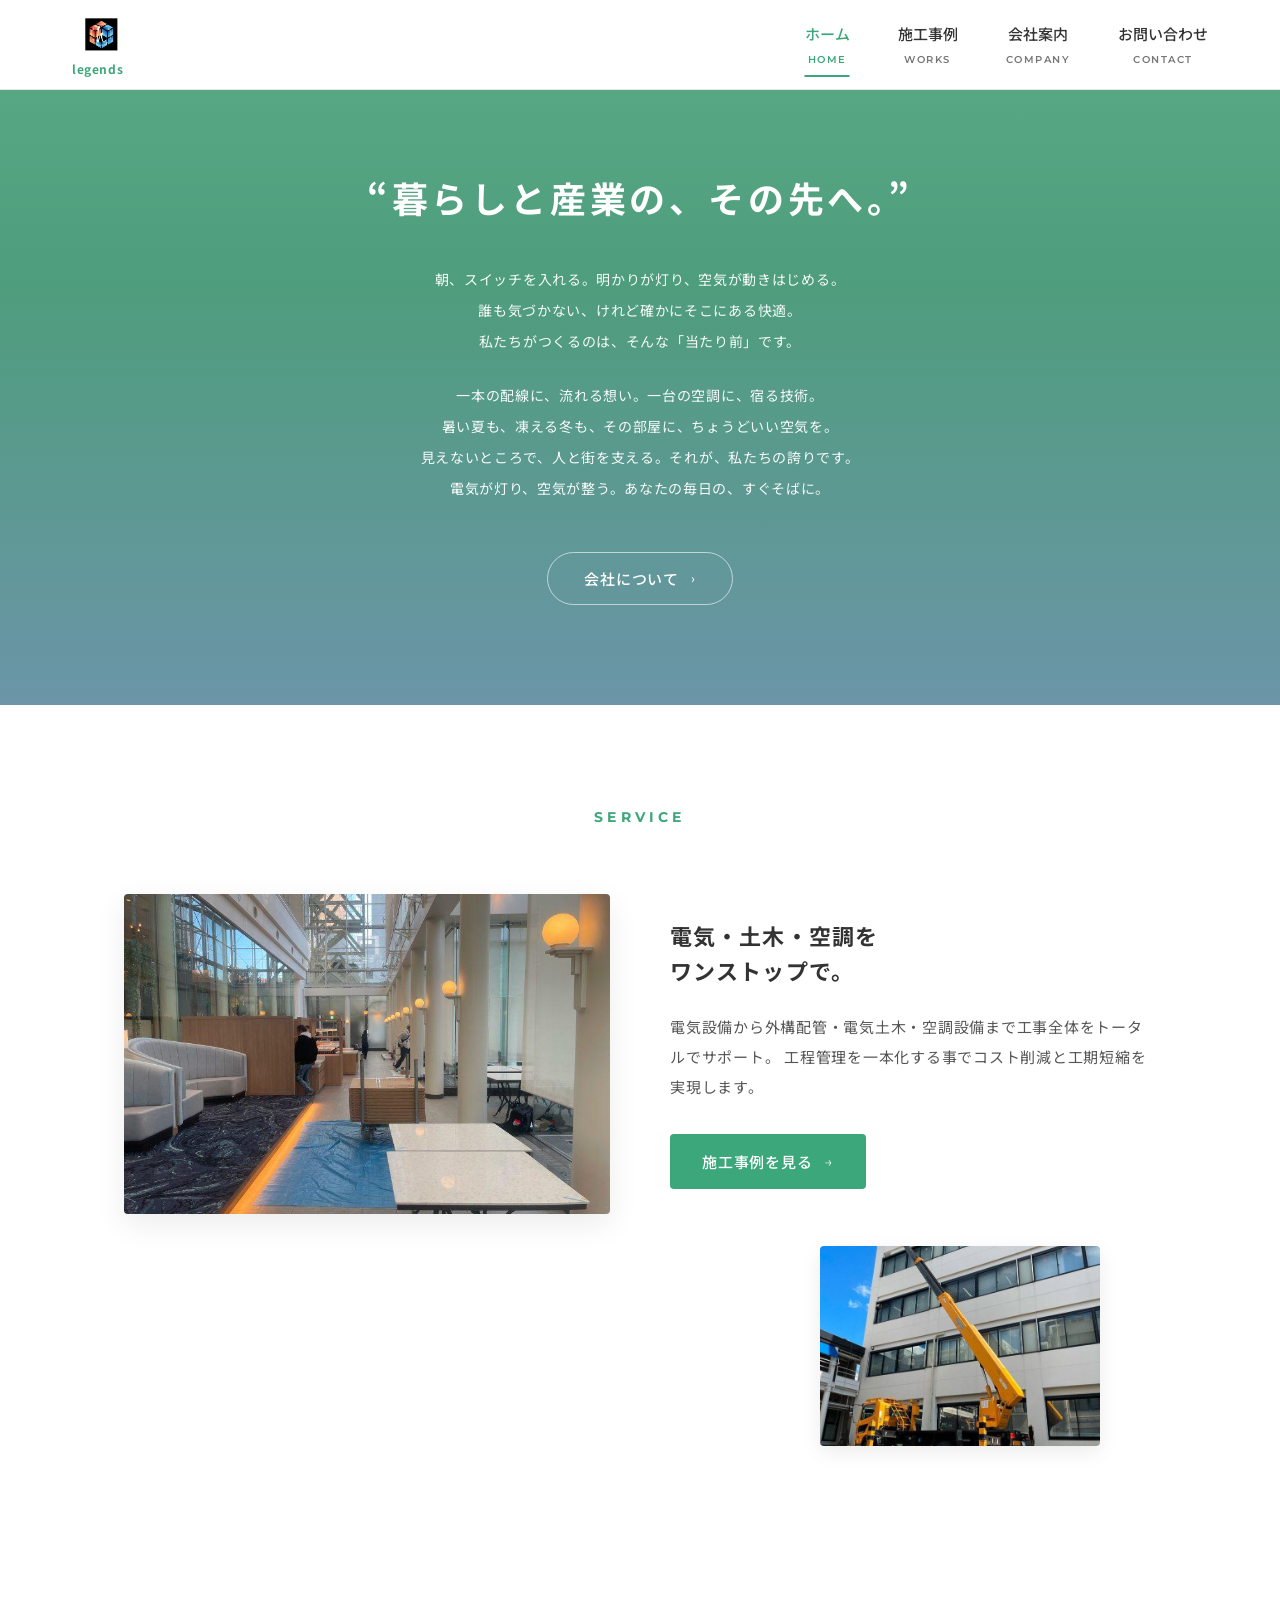
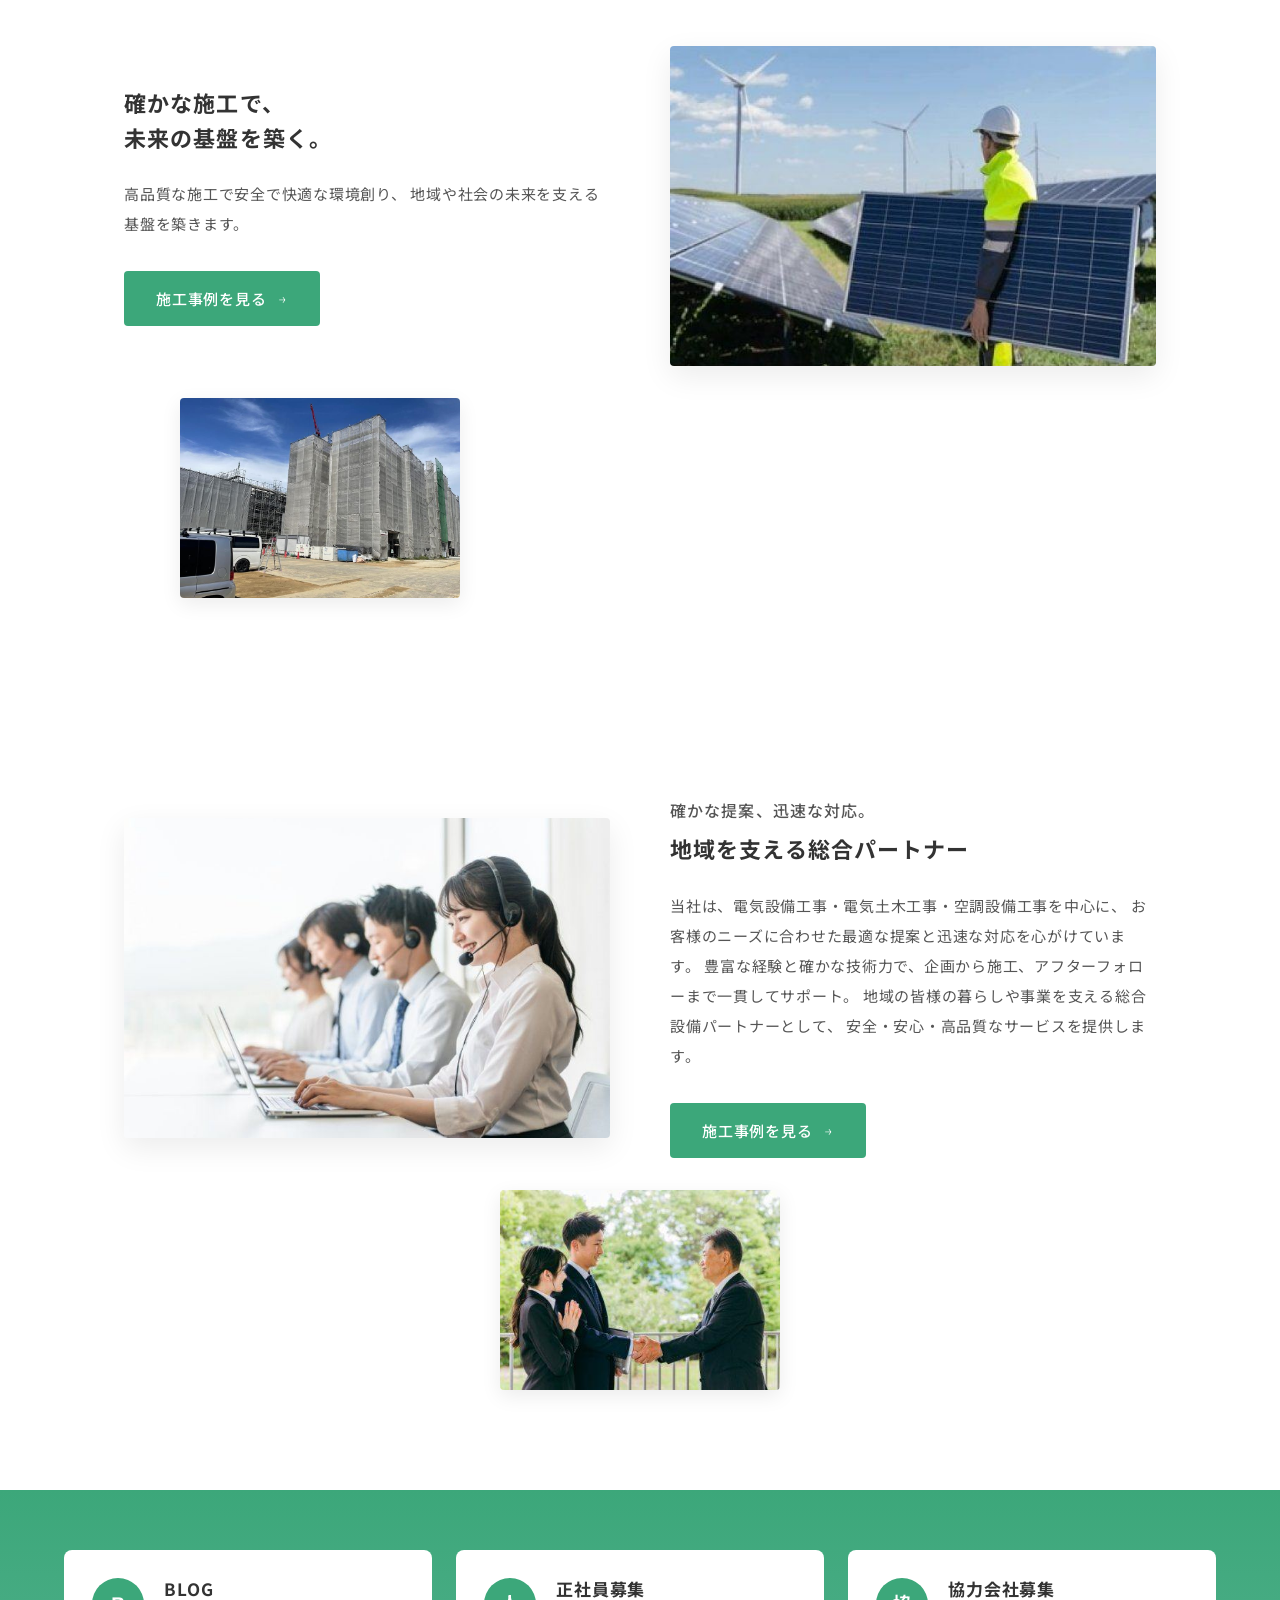
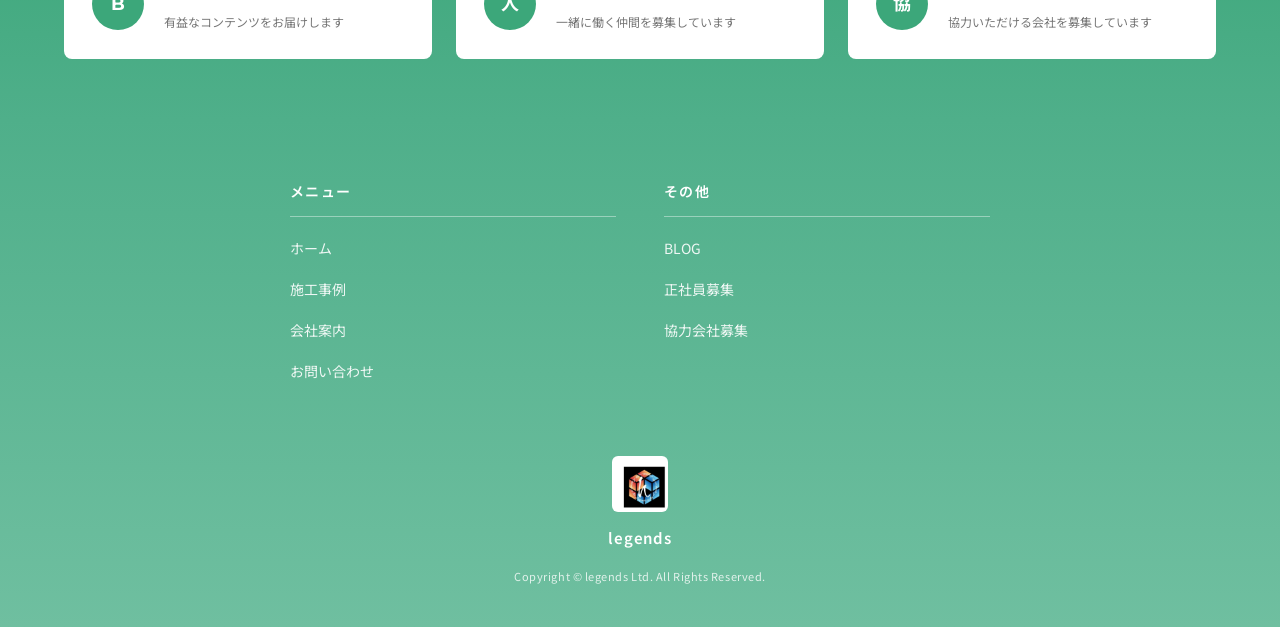
==== commit 5921389c: "Add files via upload" ====
--- a/index.html
+++ b/index.html
@@ -1,789 +1,230 @@
 <!DOCTYPE html>
-<html lang="ja">
+<html lang="ja"><script>document.documentElement.classList.add("js");</script>
 <head>
 <meta charset="UTF-8">
 <meta name="viewport" content="width=device-width, initial-scale=1.0">
-<title>有限会社レジェンズ｜暮らしと産業の、その先へ。</title>
-<meta name="description" content="有限会社レジェンズは、電気設備工事・電気土木・空調設備工事を中心に、確かな技術と迅速な対応でお客様の暮らしと事業を支える総合設備パートナーです。">
+<title>有限会社レジェンズ｜大阪の電気設備工事・空調工事</title>
+<meta name="description" content="大阪府大東市の有限会社レジェンズは、電気設備工事・電気土木工事・空調設備工事をワンストップで提供。確かな技術と迅速な対応で、地域の暮らしと産業を支える総合パートナーです。">
+<meta name="keywords" content="電気設備工事,空調工事,大阪,電気土木,有限会社レジェンズ">
+
+<!-- OGP -->
+<meta property="og:title" content="有限会社レジェンズ｜大阪の電気設備工事・空調工事">
+<meta property="og:description" content="電気・土木・空調をワンストップで。確かな施工で、未来の基盤を築く。">
+<meta property="og:type" content="website">
+<meta property="og:locale" content="ja_JP">
+<meta property="og:site_name" content="有限会社レジェンズ">
+
+<!-- Fonts -->
 <link rel="preconnect" href="https://fonts.googleapis.com">
 <link rel="preconnect" href="https://fonts.gstatic.com" crossorigin>
-<link href="https://fonts.googleapis.com/css2?family=Cormorant+Garamond:wght@400;500;600;700&family=Noto+Sans+JP:wght@300;400;500;600;700&family=Noto+Serif+JP:wght@400;500;600;700&display=swap" rel="stylesheet">
-<style>
-:root {
-  --green: #5B9B6E;
-  --green-dark: #487D58;
-  --green-light: #7BB48B;
-  --green-pale: #E8F1EB;
-  --dark: #2C2C2C;
-  --dark-soft: #3A3A3A;
-  --text: #2A2A2A;
-  --text-mid: #5C5C5C;
-  --text-light: #8A8A8A;
-  --bg: #FFFFFF;
-  --bg-soft: #F5F4F0;
-  --bg-warm: #ECEAE3;
-  --border: #E5E5E5;
-  --gradient-hero: linear-gradient(135deg, #6FA37E 0%, #84A092 35%, #8A9BA0 70%, #8E9BA3 100%);
-}
-
-* { margin: 0; padding: 0; box-sizing: border-box; }
-
-html { scroll-behavior: smooth; }
-
-body {
-  font-family: 'Noto Sans JP', sans-serif;
-  font-weight: 400;
-  color: var(--text);
-  background: var(--bg);
-  line-height: 1.8;
-  overflow-x: hidden;
-  -webkit-font-smoothing: antialiased;
-  -moz-osx-font-smoothing: grayscale;
-}
-
-a { color: inherit; text-decoration: none; }
-img { max-width: 100%; height: auto; display: block; }
-
-/* ============================================
-   HEADER (Dark variant for home)
-   ============================================ */
-.site-header {
-  position: fixed;
-  top: 0;
-  left: 0;
-  right: 0;
-  z-index: 1000;
-  display: flex;
-  align-items: stretch;
-  height: 84px;
-  background: transparent;
-  transition: background .35s ease;
-}
-
-.site-header.scrolled {
-  background: rgba(44, 44, 44, .92);
-  backdrop-filter: blur(12px);
-  -webkit-backdrop-filter: blur(12px);
-  box-shadow: 0 2px 20px rgba(0,0,0,.08);
-}
-
-.header-logo-wrap {
-  display: flex;
-  align-items: center;
-  padding: 0 36px 0 32px;
-  background: #FFFFFF;
-  min-width: 200px;
-  clip-path: polygon(0 0, 100% 0, calc(100% - 18px) 100%, 0 100%);
-}
-
-.site-header .header-logo-wrap {
-  background: #FFFFFF;
-}
-
-.logo-img {
-  width: 46px;
-  height: 46px;
-  margin-right: 10px;
-  display: inline-block;
-  object-fit: contain;
-  vertical-align: middle;
-}
-
-.logo-text {
-  font-family: 'Cormorant Garamond', serif;
-  font-size: 22px;
-  font-weight: 600;
-  letter-spacing: .06em;
-  color: var(--dark);
-}
-
-.header-nav-area {
-  flex: 1;
-  background: var(--dark);
-  display: flex;
-  align-items: center;
-  justify-content: flex-end;
-  padding-right: 48px;
-  position: relative;
-}
-
-.header-nav-area::before {
-  content: '';
-  position: absolute;
-  left: -1px;
-  top: 0;
-  width: 32px;
-  height: 100%;
-  background: var(--dark);
-  clip-path: polygon(0 0, 100% 0, 100% 100%, 18px 100%);
-}
-
-.main-nav {
-  display: flex;
-  gap: 4px;
-  list-style: none;
-}
-
-.main-nav a {
-  display: flex;
-  flex-direction: column;
-  align-items: center;
-  padding: 12px 22px;
-  color: #FFFFFF;
-  font-size: 14px;
-  font-weight: 500;
-  position: relative;
-  transition: opacity .25s ease;
-}
-
-.main-nav a:hover { opacity: .7; }
-
-.main-nav a .nav-en {
-  font-family: 'Cormorant Garamond', serif;
-  font-size: 10px;
-  font-weight: 500;
-  letter-spacing: .15em;
-  color: #B4D4BD;
-  margin-top: 2px;
-  text-transform: uppercase;
-}
-
-.nav-toggle {
-  display: none;
-  background: none;
-  border: none;
-  cursor: pointer;
-  padding: 8px;
-  margin-left: auto;
-  margin-right: 20px;
-  z-index: 1100;
-}
-.nav-toggle span {
-  display: block;
-  width: 26px;
-  height: 2px;
-  background: #fff;
-  margin: 6px 0;
-  transition: all .3s;
-}
-
-/* ============================================
-   HERO
-   ============================================ */
-.hero {
-  min-height: 100vh;
-  background: var(--gradient-hero);
-  position: relative;
-  display: flex;
-  align-items: center;
-  justify-content: center;
-  padding: 140px 24px 80px;
-  overflow: hidden;
-}
-
-.hero::before {
-  content: '';
-  position: absolute;
-  inset: 0;
-  background:
-    radial-gradient(ellipse at 20% 30%, rgba(255,255,255,.12) 0%, transparent 50%),
-    radial-gradient(ellipse at 80% 70%, rgba(255,255,255,.08) 0%, transparent 50%);
-  pointer-events: none;
-}
-
-.hero-content {
-  position: relative;
-  z-index: 2;
-  text-align: center;
-  color: #FFFFFF;
-  max-width: 720px;
-}
-
-.hero-title {
-  font-family: 'Noto Serif JP', serif;
-  font-size: clamp(22px, 3.4vw, 32px);
-  font-weight: 600;
-  letter-spacing: .08em;
-  margin-bottom: 36px;
-  line-height: 1.6;
-  text-shadow: 0 2px 12px rgba(0,0,0,.18);
-}
-
-.hero-text {
-  font-size: clamp(13px, 1.4vw, 15px);
-  line-height: 2.4;
-  font-weight: 400;
-  letter-spacing: .04em;
-  margin-bottom: 14px;
-}
-
-.hero-text + .hero-text { margin-top: 18px; }
-
-.hero-cta {
-  display: inline-flex;
-  align-items: center;
-  gap: 10px;
-  margin-top: 48px;
-  padding: 16px 44px;
-  background: rgba(255,255,255,.1);
-  backdrop-filter: blur(8px);
-  -webkit-backdrop-filter: blur(8px);
-  border: 1px solid rgba(255,255,255,.6);
-  border-radius: 999px;
-  color: #FFFFFF;
-  font-size: 14px;
-  font-weight: 500;
-  letter-spacing: .08em;
-  transition: all .35s ease;
-}
-
-.hero-cta:hover {
-  background: rgba(255,255,255,.95);
-  color: var(--green-dark);
-}
-
-.hero-cta svg { width: 14px; height: 14px; }
-
-/* ============================================
-   SERVICE SECTION HEADING
-   ============================================ */
-.section-heading {
-  text-align: center;
-  margin-bottom: 64px;
-}
-
-.section-heading .en {
-  font-family: 'Cormorant Garamond', serif;
-  font-size: clamp(32px, 4vw, 44px);
-  font-weight: 600;
-  color: var(--green);
-  letter-spacing: .12em;
-  display: block;
-  line-height: 1;
-}
-
-.section-heading .jp {
-  font-size: 13px;
-  font-weight: 500;
-  color: var(--text-mid);
-  letter-spacing: .25em;
-  display: block;
-  margin-top: 12px;
-}
-
-/* ============================================
-   SERVICES
-   ============================================ */
-.services {
-  padding: 110px 0 80px;
-  background: #FFFFFF;
-}
-
-.service-block {
-  display: grid;
-  grid-template-columns: 1fr 1fr;
-  gap: 80px;
-  align-items: center;
-  max-width: 1180px;
-  margin: 0 auto 80px;
-  padding: 0 32px;
-}
-
-.service-block:last-child { margin-bottom: 0; }
-
-.service-block.alt {
-  background: var(--bg-soft);
-  margin: 0 0 0;
-  padding: 90px 32px;
-  max-width: none;
-  gap: 0;
-  grid-template-columns: 1fr;
-}
-
-.service-block.alt .service-inner {
-  display: grid;
-  grid-template-columns: 1fr 1fr;
-  gap: 80px;
-  align-items: center;
-  max-width: 1180px;
-  margin: 0 auto;
-}
-
-.service-block.alt + .service-block { margin-top: 80px; }
-
-.service-image-wrap {
-  position: relative;
-}
-
-.service-image {
-  width: 100%;
-  aspect-ratio: 5/4;
-  border-radius: 4px;
-  background-size: cover;
-  background-position: center;
-  background-repeat: no-repeat;
-  box-shadow: 0 14px 40px rgba(0,0,0,.10);
-  position: relative;
-  overflow: hidden;
-}
-
-.service-image-secondary {
-  position: absolute;
-  width: 38%;
-  aspect-ratio: 4/3;
-  bottom: -42px;
-  background-size: cover;
-  background-position: center;
-  border-radius: 4px;
-  box-shadow: 0 14px 40px rgba(0,0,0,.14);
-  border: 6px solid var(--bg);
-}
-
-.service-block .service-image-secondary { right: -28px; }
-.service-block.alt .service-image-secondary { left: -28px; }
-
-.service-content h3 {
-  font-family: 'Noto Serif JP', serif;
-  font-size: clamp(22px, 2.4vw, 28px);
-  font-weight: 600;
-  color: var(--text);
-  margin-bottom: 24px;
-  line-height: 1.5;
-  letter-spacing: .03em;
-}
-
-.service-content h3 .sub {
-  display: block;
-  font-size: .85em;
-  margin-bottom: 4px;
-}
-
-.service-content p {
-  font-size: 15px;
-  line-height: 2.1;
-  color: var(--text-mid);
-  margin-bottom: 32px;
-}
-
-.btn-primary {
-  display: inline-flex;
-  align-items: center;
-  gap: 10px;
-  padding: 14px 32px;
-  background: var(--green);
-  color: #FFFFFF;
-  border-radius: 999px;
-  font-size: 13px;
-  font-weight: 500;
-  letter-spacing: .1em;
-  transition: all .3s ease;
-  box-shadow: 0 6px 18px rgba(91,155,110,.28);
-}
-
-.btn-primary:hover {
-  background: var(--green-dark);
-  transform: translateY(-2px);
-  box-shadow: 0 10px 22px rgba(91,155,110,.36);
-}
-
-.btn-primary svg { width: 14px; height: 14px; }
-
-/* ============================================
-   FOOTER
-   ============================================ */
-.footer-cta {
-  background: linear-gradient(180deg, var(--green) 0%, var(--green-dark) 100%);
-  padding: 80px 24px 60px;
-  color: #FFFFFF;
-  position: relative;
-}
-
-.footer-cta-grid {
-  max-width: 1100px;
-  margin: 0 auto 60px;
-  display: grid;
-  grid-template-columns: repeat(3, 1fr);
-  gap: 24px;
-}
-
-.cta-card {
-  background: #FFFFFF;
-  color: var(--text);
-  padding: 24px 28px;
-  border-radius: 8px;
-  display: flex;
-  align-items: center;
-  gap: 18px;
-  transition: all .3s ease;
-  box-shadow: 0 8px 20px rgba(0,0,0,.10);
-}
-
-.cta-card:hover {
-  transform: translateY(-4px);
-  box-shadow: 0 14px 30px rgba(0,0,0,.16);
-}
-
-.cta-icon {
-  flex: 0 0 56px;
-  width: 56px;
-  height: 56px;
-  background: var(--green);
-  border-radius: 50%;
-  display: flex;
-  align-items: center;
-  justify-content: center;
-  color: #FFFFFF;
-  font-family: 'Cormorant Garamond', serif;
-  font-size: 28px;
-  font-weight: 600;
-}
-
-.cta-text h4 {
-  font-size: 15px;
-  font-weight: 600;
-  margin-bottom: 4px;
-  letter-spacing: .04em;
-}
-
-.cta-text p {
-  font-size: 11.5px;
-  color: var(--text-mid);
-  line-height: 1.5;
-}
-
-.footer-main {
-  max-width: 1100px;
-  margin: 0 auto;
-  display: grid;
-  grid-template-columns: 1fr 1fr;
-  gap: 80px;
-  padding-bottom: 50px;
-  border-bottom: 1px solid rgba(255,255,255,.18);
-}
-
-.footer-col h5 {
-  font-size: 13px;
-  letter-spacing: .15em;
-  font-weight: 500;
-  margin-bottom: 22px;
-  padding-bottom: 10px;
-  border-bottom: 1px solid rgba(255,255,255,.25);
-  color: rgba(255,255,255,.95);
-}
-
-.footer-col ul { list-style: none; }
-.footer-col li { margin-bottom: 10px; }
-.footer-col a {
-  font-size: 13px;
-  color: rgba(255,255,255,.88);
-  transition: opacity .25s;
-  letter-spacing: .04em;
-}
-.footer-col a:hover { opacity: .65; }
-
-.footer-bottom {
-  max-width: 1100px;
-  margin: 36px auto 0;
-  text-align: center;
-}
-
-.footer-logo {
-  display: inline-flex;
-  flex-direction: column;
-  align-items: center;
-  gap: 8px;
-  margin-bottom: 16px;
-}
-
-.footer-logo .logo-img {
-  width: 84px;
-  height: 84px;
-  margin: 0;
-  padding: 4px;
-  background: #FFFFFF;
-  border-radius: 50%;
-  box-shadow: 0 6px 18px rgba(0,0,0,.18);
-}
-
-.copyright {
-  font-family: 'Cormorant Garamond', serif;
-  font-size: 12px;
-  color: rgba(255,255,255,.75);
-  letter-spacing: .1em;
-}
-
-/* ============================================
-   SCROLL REVEAL
-   ============================================ */
-.reveal {
-  opacity: 0;
-  transform: translateY(30px);
-  transition: opacity .9s cubic-bezier(.2,.7,.2,1), transform .9s cubic-bezier(.2,.7,.2,1);
-}
-.reveal.visible {
-  opacity: 1;
-  transform: translateY(0);
-}
-.reveal.delay-1 { transition-delay: .1s; }
-.reveal.delay-2 { transition-delay: .2s; }
-.reveal.delay-3 { transition-delay: .3s; }
-
-/* ============================================
-   RESPONSIVE
-   ============================================ */
-@media (max-width: 968px) {
-  .header-logo-wrap { min-width: 160px; padding: 0 28px 0 20px; }
-  .main-nav { gap: 0; }
-  .main-nav a { padding: 10px 14px; font-size: 12px; }
-  .main-nav a .nav-en { font-size: 9px; }
-  .service-block,
-  .service-block.alt .service-inner {
-    grid-template-columns: 1fr;
-    gap: 40px;
-  }
-  .service-block.alt .service-inner { grid-template-areas: 'a' 'b'; }
-  .service-block .service-image-secondary,
-  .service-block.alt .service-image-secondary {
-    right: 0; left: auto;
-    bottom: -28px;
-    width: 32%;
-  }
-}
-
-@media (max-width: 768px) {
-  .site-header { height: 64px; }
-  .header-logo-wrap {
-    padding: 0 20px 0 16px;
-    min-width: auto;
-  }
-  .logo-img { width: 38px; height: 38px; }
-  .logo-text { font-size: 18px; }
-  .header-nav-area {
-    padding-right: 0;
-    justify-content: flex-end;
-  }
-  .nav-toggle { display: block; margin-right: 16px; }
-  .main-nav {
-    position: fixed;
-    inset: 64px 0 0;
-    background: var(--dark);
-    flex-direction: column;
-    justify-content: center;
-    gap: 8px;
-    transform: translateX(100%);
-    transition: transform .35s ease;
-  }
-  .main-nav.open { transform: translateX(0); }
-  .main-nav a { padding: 18px; font-size: 15px; }
-  .main-nav a .nav-en { font-size: 11px; }
-
-  .hero { padding: 100px 24px 60px; }
-  .hero-title { font-size: 18px; margin-bottom: 28px; }
-  .hero-text { font-size: 12px; line-height: 2.1; }
-
-  .services { padding: 70px 0 50px; }
-  .service-block,
-  .service-block.alt {
-    padding-left: 24px;
-    padding-right: 24px;
-  }
-  .service-block.alt { padding: 60px 24px; }
-  .service-content h3 { font-size: 20px; }
-  .service-content p { font-size: 14px; }
-
-  .footer-cta-grid { grid-template-columns: 1fr; gap: 14px; }
-  .footer-main { grid-template-columns: 1fr 1fr; gap: 40px; }
-  .footer-cta { padding: 60px 24px 40px; }
-}
-
-@media (max-width: 480px) {
-  .footer-main { grid-template-columns: 1fr; gap: 32px; }
-  .section-heading { margin-bottom: 44px; }
-}
-</style>
+<link href="https://fonts.googleapis.com/css2?family=Montserrat:wght@500;600;700&family=Noto+Sans+JP:wght@300;400;500;600;700&display=swap" rel="stylesheet">
+
+<!-- CSS -->
+<link rel="stylesheet" href="./css/style.css">
+<link rel="stylesheet" href="./css/pages.css">
+
+<!-- Favicon (ロゴ画像から作成予定) -->
+<link rel="icon" href="data:image/svg+xml,%3Csvg xmlns='http://www.w3.org/2000/svg' viewBox='0 0 64 64'%3E%3Ccircle cx='32' cy='32' r='30' fill='%233CA77A'/%3E%3Ctext x='32' y='42' font-family='Arial,sans-serif' font-size='32' font-weight='700' fill='%23fff' text-anchor='middle'%3EL%3C/text%3E%3C/svg%3E">
 </head>
 <body>
 
-<!-- HEADER -->
-<header class="site-header" id="siteHeader">
-  <div class="header-logo-wrap">
-    <a href="./index.html" style="display: inline-flex; align-items: center;">
-      <img src="[data-uri]" alt="legends" class="logo-img">
-      <span class="logo-text">legends</span>
-    </a>
-  </div>
-  <div class="header-nav-area">
-    <button class="nav-toggle" id="navToggle" aria-label="メニュー">
+<!-- ============================================
+     ヘッダー
+============================================ -->
+<header class="site-header">
+  <div class="header-inner">
+    <a href="./index.html" class="header-logo">
+      <img src="./images/logo-cube.png" alt="legends" class="logo-mark-img">
+      <div class="logo-text">legends</div>
+    </a>
+    <nav class="header-nav">
+      <a href="./index.html" class="current">
+        <span>ホーム</span>
+        <span class="nav-en">HOME</span>
+      </a>
+      <a href="./works.html">
+        <span>施工事例</span>
+        <span class="nav-en">WORKS</span>
+      </a>
+      <a href="./company.html">
+        <span>会社案内</span>
+        <span class="nav-en">COMPANY</span>
+      </a>
+      <a href="./contact.html">
+        <span>お問い合わせ</span>
+        <span class="nav-en">CONTACT</span>
+      </a>
+    </nav>
+    <button class="menu-toggle" aria-label="メニュー" aria-expanded="false">
       <span></span><span></span><span></span>
     </button>
-    <nav>
-      <ul class="main-nav" id="mainNav">
-        <li><a href="./index.html">ホーム<span class="nav-en">HOME</span></a></li>
-        <li><a href="./works.html">施工事例<span class="nav-en">WORKS</span></a></li>
-        <li><a href="./company.html">会社案内<span class="nav-en">ABOUT</span></a></li>
-        <li><a href="./contact.html">お問い合わせ<span class="nav-en">CONTACT</span></a></li>
-      </ul>
-    </nav>
   </div>
 </header>
 
-<!-- HERO -->
+<main>
+
+<!-- ============================================
+     ヒーロー
+============================================ -->
 <section class="hero">
-  <div class="hero-content">
-    <h1 class="hero-title reveal">&ldquo; 暮 ら し と 産 業 の 、 そ の 先 へ 。 &rdquo;</h1>
-    <p class="hero-text reveal delay-1">朝、スイッチを入れる。明かりが灯り、空気が動きはじめる。<br>誰も気づかない、けれど確かにそこにある快適。<br>私たちがつくるのは、そんな「当たり前」です。</p>
-    <p class="hero-text reveal delay-1">一本の配線に、流れる想い。一台の空調に、宿る技術。<br>暑い夏も、凍える冬も、その部屋に、ちょうどいい空気を。</p>
-    <p class="hero-text reveal delay-2">見えないところで、人と街を支える。それが、私たちの誇りです。<br>電気が灯り、空気が整う。あなたの毎日の、すぐそばに。</p>
-    <a href="./company.html" class="hero-cta reveal delay-3">
+  <div class="hero-message">
+    <h1 class="hero-catch">&ldquo;暮らしと産業の、その先へ。&rdquo;</h1>
+    <div class="hero-body">
+      <p>
+        朝、スイッチを入れる。明かりが灯り、空気が動きはじめる。<br>
+        誰も気づかない、けれど確かにそこにある快適。<br>
+        私たちがつくるのは、そんな「当たり前」です。
+      </p>
+      <p>
+        一本の配線に、流れる想い。一台の空調に、宿る技術。<br>
+        暑い夏も、凍える冬も、その部屋に、ちょうどいい空気を。<br>
+        見えないところで、人と街を支える。それが、私たちの誇りです。<br>
+        電気が灯り、空気が整う。あなたの毎日の、すぐそばに。
+      </p>
+    </div>
+    <a href="./company.html" class="btn btn-ghost">
       会社について
-      <svg viewBox="0 0 24 24" fill="none" stroke="currentColor" stroke-width="2" stroke-linecap="round" stroke-linejoin="round"><line x1="5" y1="12" x2="19" y2="12"/><polyline points="12 5 19 12 12 19"/></svg>
-    </a>
-  </div>
-</section>
-
-<!-- SERVICES -->
-<section class="services">
-  <div class="section-heading reveal">
-    <span class="en">SERVICE</span>
-    <span class="jp">事 業 内 容</span>
-  </div>
-
-  <!-- Service 1 -->
-  <div class="service-block">
-    <div class="service-image-wrap reveal">
-      <div class="service-image" style="background-image: url('[data-uri]');"></div>
-      <div class="service-image-secondary" style="background-image: url('[data-uri]');"></div>
-    </div>
-    <div class="service-content reveal delay-1">
+      <span style="font-size: 12px;">›</span>
+    </a>
+  </div>
+</section>
+
+<!-- ============================================
+     SERVICE - 電気・土木・空調をワンストップで
+============================================ -->
+<section class="intro-section">
+  <p class="label reveal">SERVICE</p>
+  <div class="intro-content">
+    <div class="intro-image reveal">
+      <img src="./images/service/lobby.jpg" alt="商業施設の電気設備工事事例">
+    </div>
+    <div class="intro-text reveal reveal-delay-1">
       <h3>電気・土木・空調を<br>ワンストップで。</h3>
-      <p>電気設備から外構配管・電気土木・空調設備まで、<br>工事全体をトータルでサポート。工程管理を一本化する事で<br>コスト削減と工期短縮を実現します。</p>
-      <a href="./works.html" class="btn-primary">
-        施工事例を見る
-        <svg viewBox="0 0 24 24" fill="none" stroke="currentColor" stroke-width="2" stroke-linecap="round" stroke-linejoin="round"><line x1="5" y1="12" x2="19" y2="12"/><polyline points="12 5 19 12 12 19"/></svg>
-      </a>
-    </div>
-  </div>
-
-  <!-- Service 2 (alt: background) -->
-  <div class="service-block alt">
-    <div class="service-inner">
-      <div class="service-content reveal" style="order:1;">
-        <h3>確かな施工で、<br>未来の基盤を築く。</h3>
-        <p>高品質な施工で安全で快適な環境創り、<br>地域や社会の未来を支える基盤を築きます。<br>一つひとつの現場に、誠実な仕事を積み重ねてまいります。</p>
-        <a href="./works.html" class="btn-primary">
-          施工事例を見る
-          <svg viewBox="0 0 24 24" fill="none" stroke="currentColor" stroke-width="2" stroke-linecap="round" stroke-linejoin="round"><line x1="5" y1="12" x2="19" y2="12"/><polyline points="12 5 19 12 12 19"/></svg>
-        </a>
-      </div>
-      <div class="service-image-wrap reveal delay-1" style="order:2;">
-        <div class="service-image" style="background-image: url('[data-uri]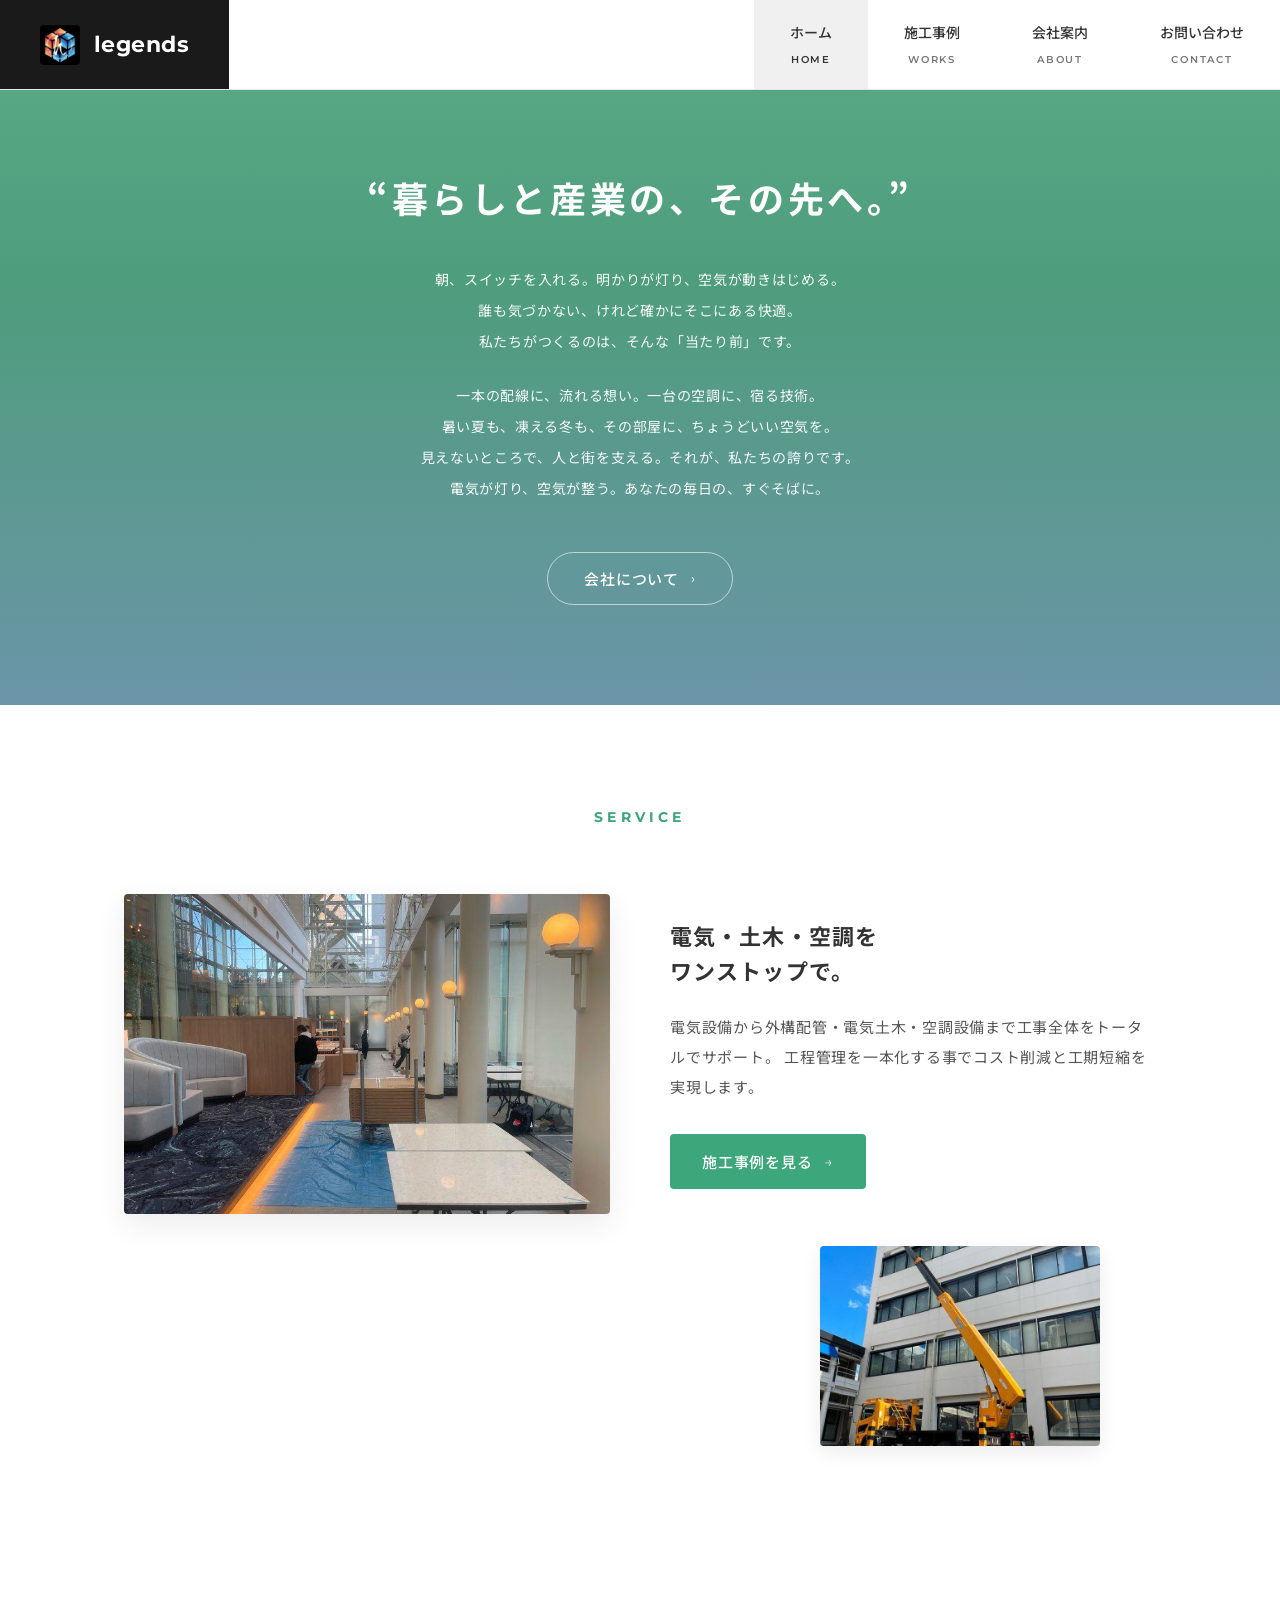
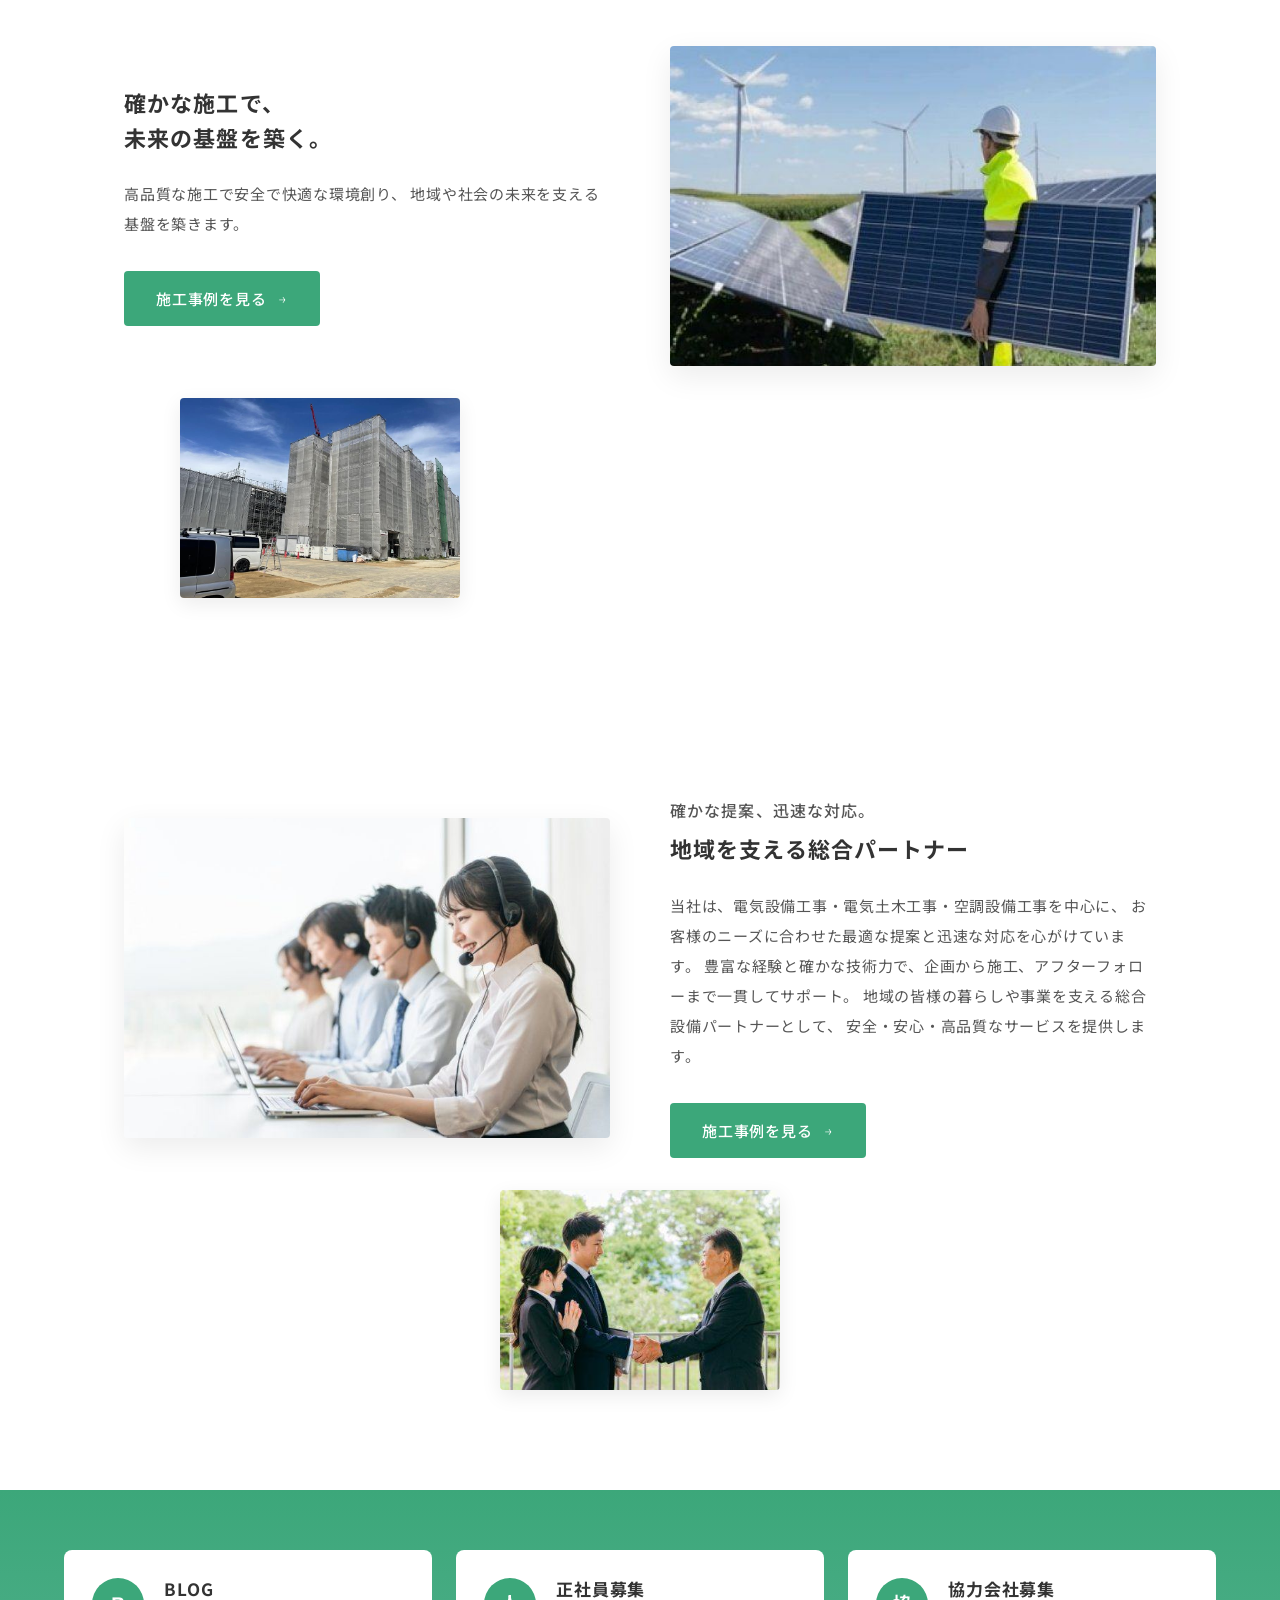
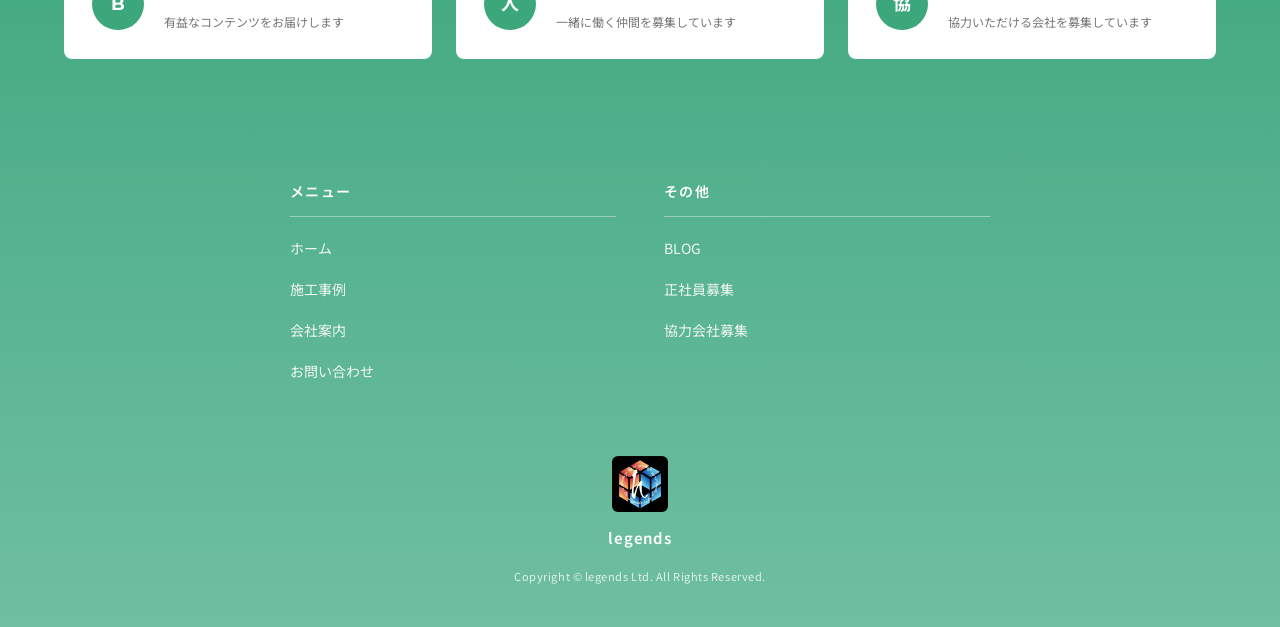
==== commit ea40b002: "Add files via upload" ====
--- a/index.html
+++ b/index.html
@@ -48,7 +48,7 @@
       </a>
       <a href="./company.html">
         <span>会社案内</span>
-        <span class="nav-en">COMPANY</span>
+        <span class="nav-en">ABOUT</span>
       </a>
       <a href="./contact.html">
         <span>お問い合わせ</span>
--- a/css/style.css
+++ b/css/style.css
@@ -197,112 +197,114 @@
   left: 0;
   right: 0;
   height: var(--header-h);
-  background: var(--white);
+  background: #ffffff;
   z-index: 100;
   display: flex;
-  align-items: center;
+  align-items: stretch;
   border-bottom: 1px solid var(--gray-100);
 }
 
 .header-inner {
   width: 100%;
-  max-width: var(--container-max);
-  margin-inline: auto;
-  padding-inline: 32px;
-  display: flex;
+  margin: 0;
+  padding: 0;
+  display: flex;
+  align-items: stretch;
+  justify-content: space-between;
+}
+
+/* ロゴエリア: 黒い箱の中にロゴと白いテキスト */
+.header-logo {
+  display: flex;
+  flex-direction: row;
   align-items: center;
-  justify-content: space-between;
-}
-
-.header-logo {
+  gap: 14px;
+  background: #1a1a1a;
+  padding: 0 40px;
+  text-decoration: none;
+  min-width: 220px;
+  justify-content: center;
+}
+.header-logo .logo-mark-img {
+  width: 40px;
+  height: 40px;
+  object-fit: contain;
+  display: block;
+  border-radius: 4px;
+}
+.header-logo .logo-text {
+  font-family: var(--font-en, "Montserrat", sans-serif);
+  font-size: 22px;
+  font-weight: 700;
+  letter-spacing: 0.02em;
+  color: #ffffff;
+}
+
+/* ナビゲーション: 黒文字、各項目が高さ100%の縦長セル */
+.header-nav {
+  display: flex;
+  gap: 0;
+  align-items: stretch;
+  padding-right: 0;
+}
+.header-nav a {
   display: flex;
   flex-direction: column;
   align-items: center;
-  gap: 4px;
-}
-.header-logo .logo-mark-img {
-  width: 44px;
-  height: 44px;
-  object-fit: contain;
-  display: block;
-  border-radius: 6px;
-}
-.header-logo .logo-text {
-  font-family: "Noto Sans JP", sans-serif;
-  font-size: 12px;
-  font-weight: 700;
-  letter-spacing: 0.05em;
-  color: var(--primary);
-}
-
-.header-nav {
-  display: flex;
-  gap: 48px;
-  align-items: center;
-}
-.header-nav a {
-  display: flex;
-  flex-direction: column;
-  align-items: center;
-  gap: 4px;
-  font-size: 15px;
+  justify-content: center;
+  gap: 6px;
+  padding: 0 36px;
+  font-size: 14px;
   font-weight: 500;
   color: var(--gray-900);
+  text-decoration: none;
   position: relative;
-  padding: 8px 0;
-}
-.header-nav a::after {
-  content: "";
-  position: absolute;
-  bottom: 0;
-  left: 50%;
-  transform: translateX(-50%);
-  width: 0;
-  height: 2px;
-  background: var(--primary);
-  transition: width var(--transition);
-}
-.header-nav a:hover,
+  transition: background var(--transition);
+}
+.header-nav a::after { display: none; }
+.header-nav a:hover {
+  background: rgba(0, 0, 0, 0.04);
+}
 .header-nav a.current {
-  color: var(--primary);
-}
-.header-nav a:hover::after,
-.header-nav a.current::after {
-  width: 100%;
+  background: rgba(0, 0, 0, 0.06);
 }
 .header-nav a .nav-en {
-  font-family: var(--font-en);
+  font-family: var(--font-en, "Montserrat", sans-serif);
   font-size: 10px;
   font-weight: 600;
-  letter-spacing: 0.15em;
+  letter-spacing: 0.18em;
   color: var(--gray-500);
 }
 .header-nav a:hover .nav-en,
 .header-nav a.current .nav-en {
-  color: var(--primary);
+  color: var(--gray-900);
 }
 
 /* モバイルメニュートグル */
 .menu-toggle {
   display: none;
-  width: 40px;
-  height: 40px;
+  width: 48px;
+  height: 48px;
   position: relative;
+  background: transparent;
+  border: none;
+  margin-right: 12px;
+  align-self: center;
 }
 .menu-toggle span {
   position: absolute;
-  left: 8px;
+  left: 12px;
   width: 24px;
   height: 2px;
   background: var(--gray-900);
   transition: var(--transition);
 }
-.menu-toggle span:nth-child(1) { top: 14px; }
-.menu-toggle span:nth-child(2) { top: 20px; }
-.menu-toggle span:nth-child(3) { top: 26px; }
-.menu-toggle.active span:nth-child(1) { top: 20px; transform: rotate(45deg); }
+.menu-toggle span:nth-child(1) { top: 16px; }
+.menu-toggle span:nth-child(2) { top: 23px; }
+.menu-toggle span:nth-child(3) { top: 30px; }
+.menu-toggle.active span:nth-child(1) { top: 23px; transform: rotate(45deg); }
 .menu-toggle.active span:nth-child(2) { opacity: 0; }
-.menu-toggle.active span:nth-child(3) { top: 20px; transform: rotate(-45deg); }
+.menu-toggle.active span:nth-child(3) { top: 23px; transform: rotate(-45deg); }
 
 /* === パンくず === */
 .breadcrumb {
@@ -474,9 +476,14 @@
 
   /* ヘッダー */
   .site-header { height: var(--header-h-sp); }
-  .header-inner { padding-inline: 20px; }
-  .header-logo .logo-mark-img { width: 36px; height: 36px; }
-  .header-logo .logo-text { font-size: 10px; }
+  .header-inner { padding: 0; }
+  .header-logo {
+    min-width: auto;
+    padding: 0 20px;
+    gap: 10px;
+  }
+  .header-logo .logo-mark-img { width: 32px; height: 32px; }
+  .header-logo .logo-text { font-size: 17px; }
 
   .menu-toggle { display: block; }
 
@@ -485,10 +492,10 @@
     top: var(--header-h-sp);
     left: 0;
     right: 0;
-    background: var(--white);
+    background: #ffffff;
     flex-direction: column;
     gap: 0;
-    padding: 24px 20px;
+    padding: 12px 0;
     transform: translateY(-120%);
     transition: transform var(--transition);
     box-shadow: var(--shadow-md);
@@ -500,7 +507,7 @@
     width: 100%;
     flex-direction: row;
     justify-content: space-between;
-    padding: 16px 0;
+    padding: 16px 20px;
     border-bottom: 1px solid var(--gray-100);
   }
   .header-nav a::after { display: none; }
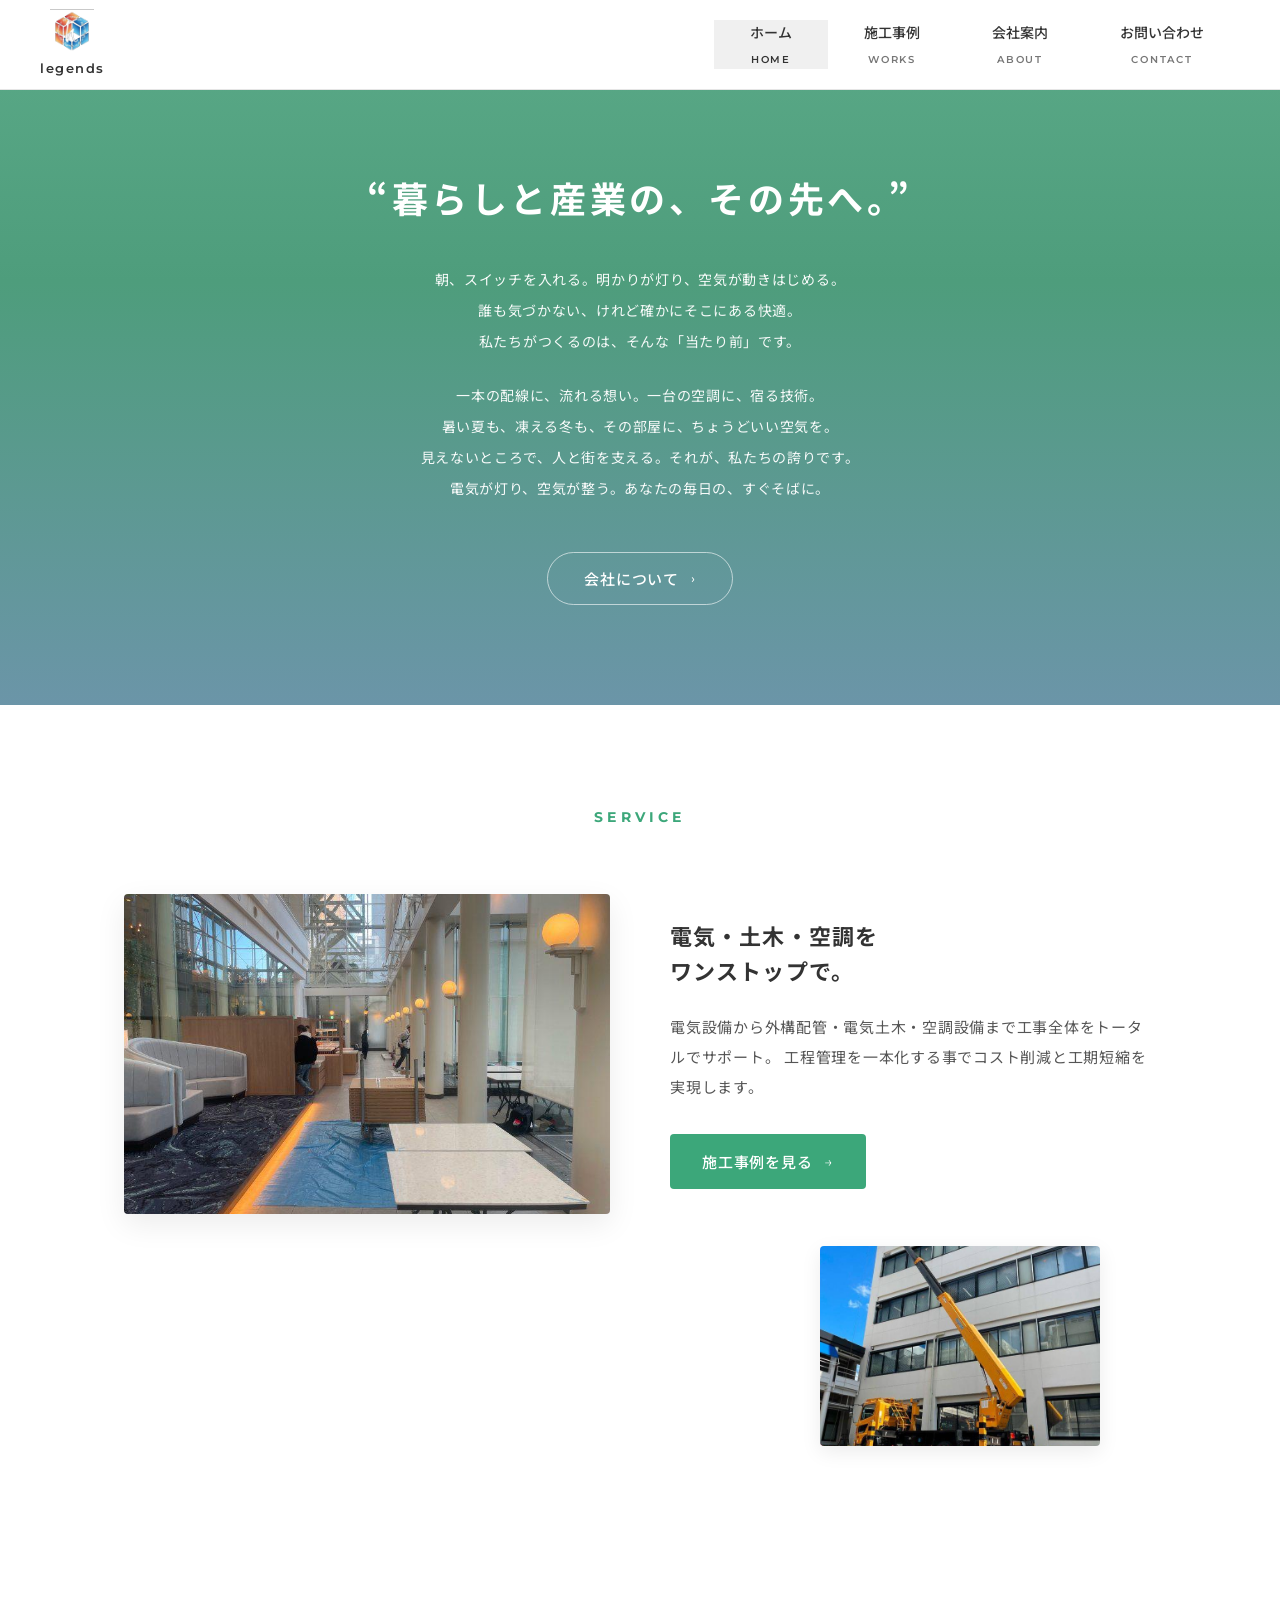
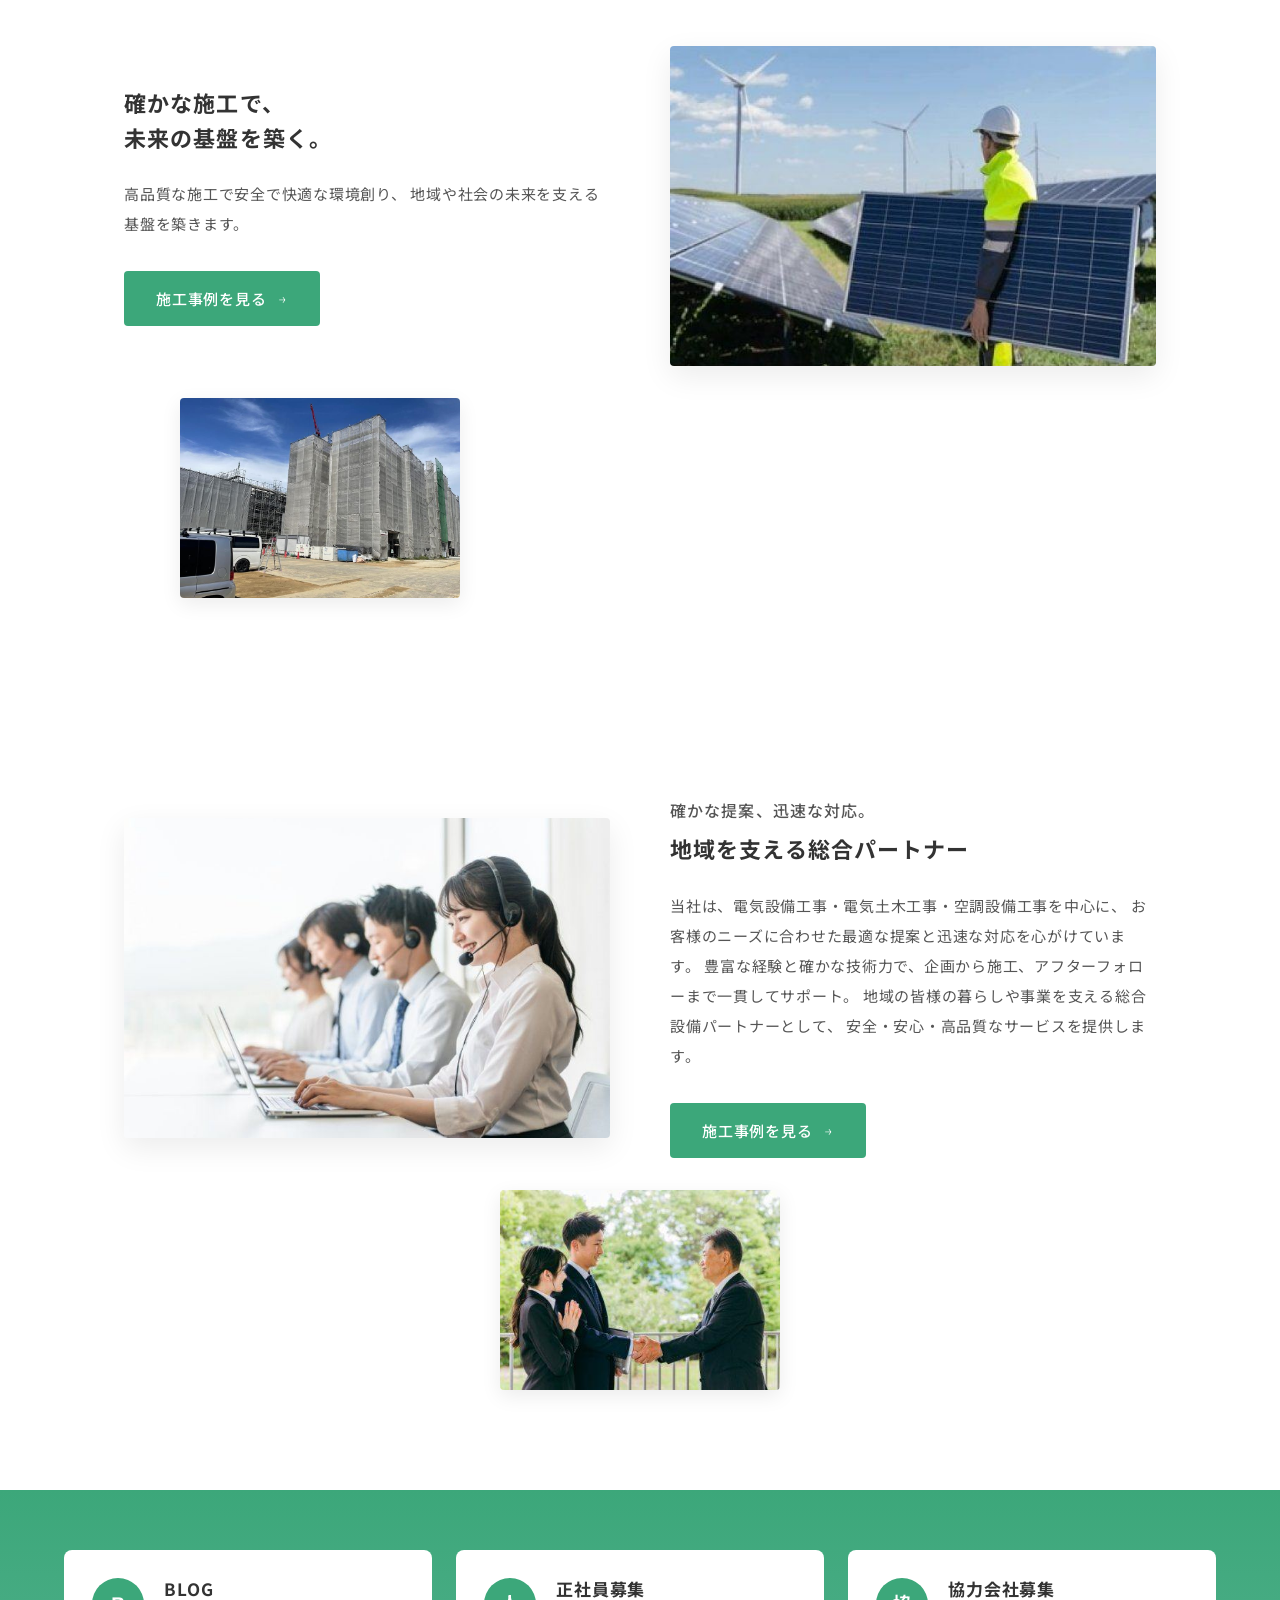
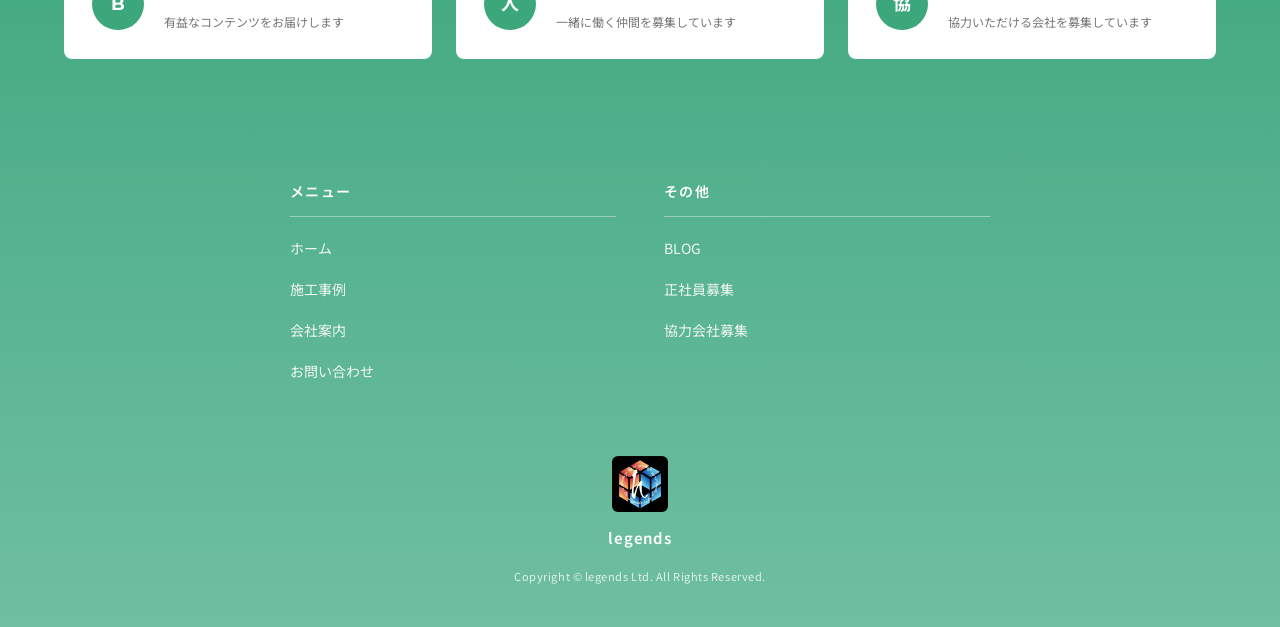
==== commit 5f1ac95a: "Add files via upload" ====
--- a/index.html
+++ b/index.html
@@ -34,8 +34,8 @@
 <header class="site-header">
   <div class="header-inner">
     <a href="./index.html" class="header-logo">
-      <img src="./images/logo-cube.png" alt="legends" class="logo-mark-img">
-      <div class="logo-text">legends</div>
+      <img src="./images/logo-cube-transparent.png" alt="legends" class="logo-mark-img">
+      <span class="logo-text">legends</span>
     </a>
     <nav class="header-nav">
       <a href="./index.html" class="current">
--- a/css/style.css
+++ b/css/style.css
@@ -207,37 +207,37 @@
 .header-inner {
   width: 100%;
   margin: 0;
+  padding: 0 40px;
+  display: flex;
+  align-items: center;
+  justify-content: space-between;
+}
+
+/* ロゴエリア: 3Dキューブ + "legends"テキスト（白背景） */
+.header-logo {
+  display: flex;
+  flex-direction: column;
+  align-items: center;
+  gap: 4px;
+  background: transparent;
   padding: 0;
-  display: flex;
-  align-items: stretch;
-  justify-content: space-between;
-}
-
-/* ロゴエリア: 黒い箱の中にロゴと白いテキスト */
-.header-logo {
-  display: flex;
-  flex-direction: row;
-  align-items: center;
-  gap: 14px;
-  background: #1a1a1a;
-  padding: 0 40px;
   text-decoration: none;
-  min-width: 220px;
+  min-width: auto;
   justify-content: center;
 }
 .header-logo .logo-mark-img {
-  width: 40px;
-  height: 40px;
+  width: 44px;
+  height: 44px;
   object-fit: contain;
   display: block;
-  border-radius: 4px;
+  flex-shrink: 0;
 }
 .header-logo .logo-text {
   font-family: var(--font-en, "Montserrat", sans-serif);
-  font-size: 22px;
-  font-weight: 700;
-  letter-spacing: 0.02em;
-  color: #ffffff;
+  font-size: 13px;
+  font-weight: 600;
+  letter-spacing: 0.12em;
+  color: var(--gray-900);
 }
 
 /* ナビゲーション: 黒文字、各項目が高さ100%の縦長セル */
@@ -476,14 +476,14 @@
 
   /* ヘッダー */
   .site-header { height: var(--header-h-sp); }
-  .header-inner { padding: 0; }
+  .header-inner { padding: 0 16px; }
   .header-logo {
     min-width: auto;
-    padding: 0 20px;
-    gap: 10px;
+    padding: 0;
+    gap: 2px;
   }
-  .header-logo .logo-mark-img { width: 32px; height: 32px; }
-  .header-logo .logo-text { font-size: 17px; }
+  .header-logo .logo-mark-img { width: 34px; height: 34px; }
+  .header-logo .logo-text { font-size: 11px; }
 
   .menu-toggle { display: block; }
 
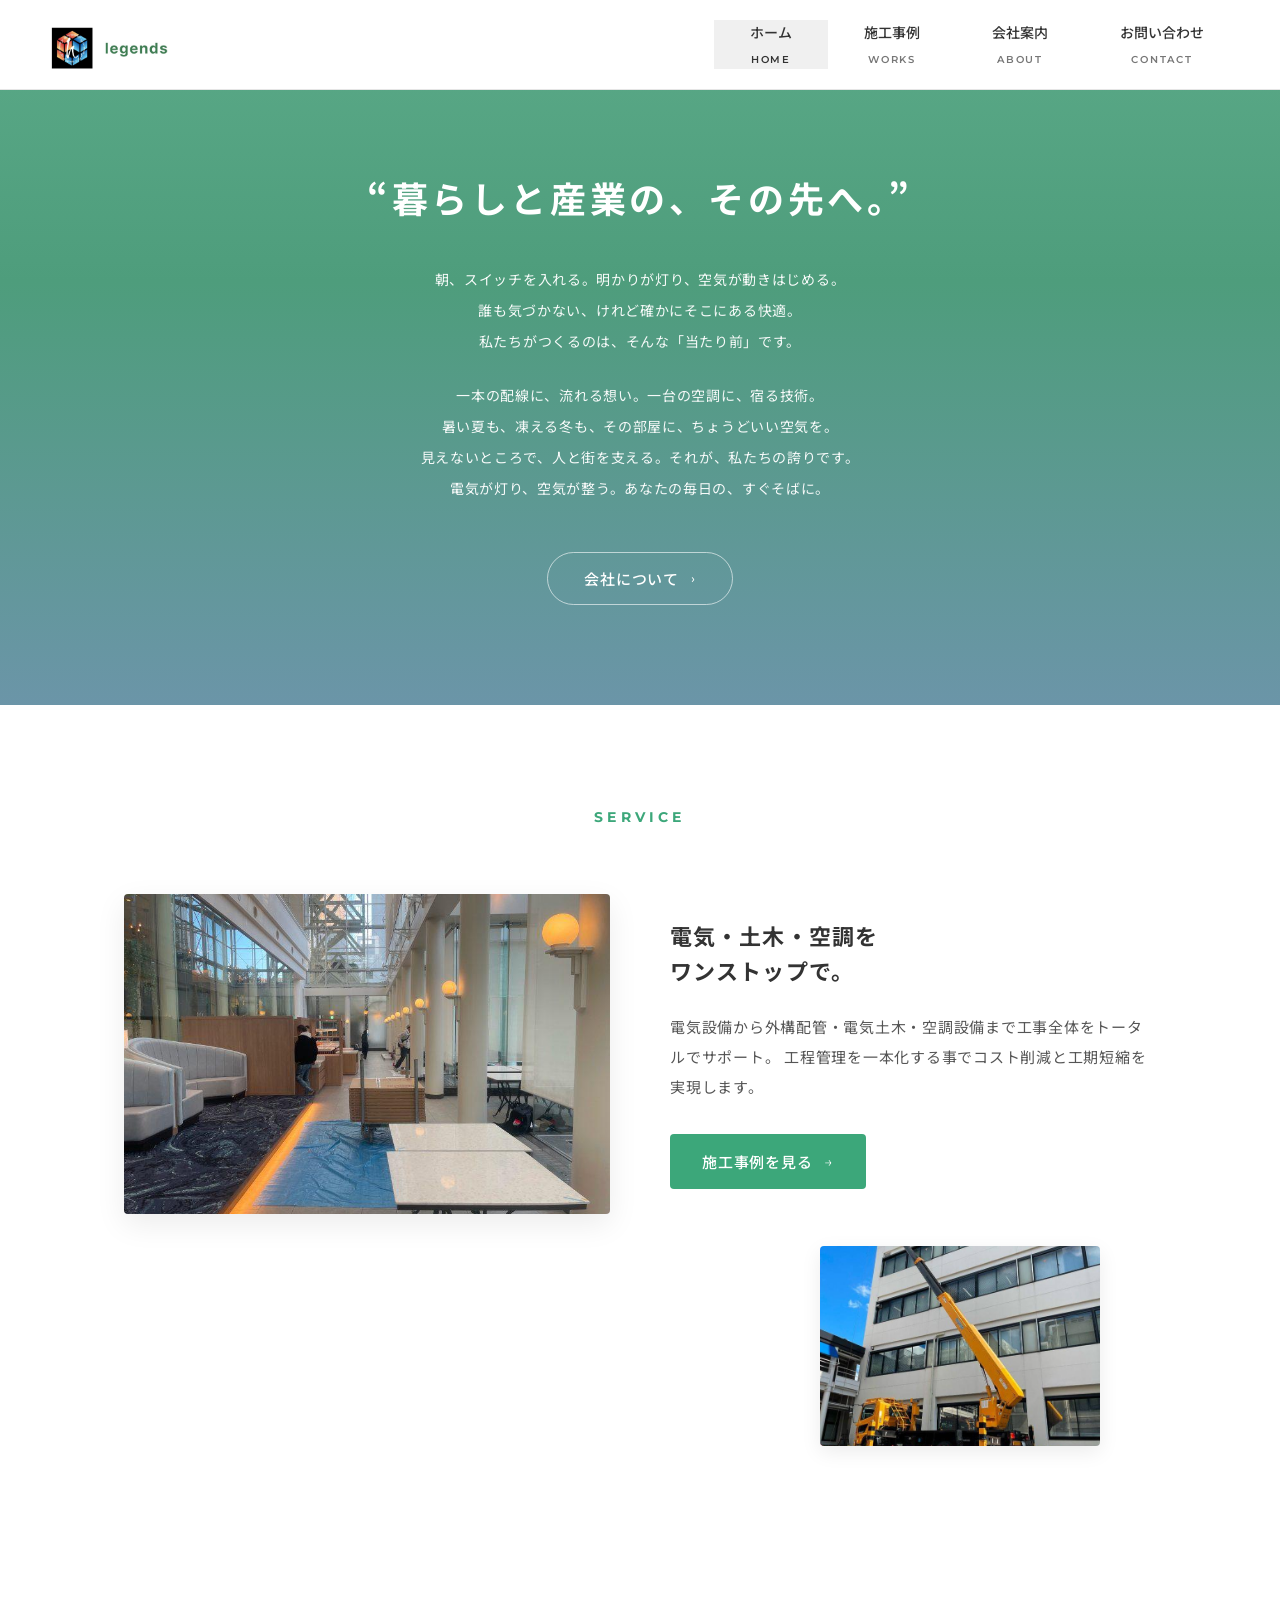
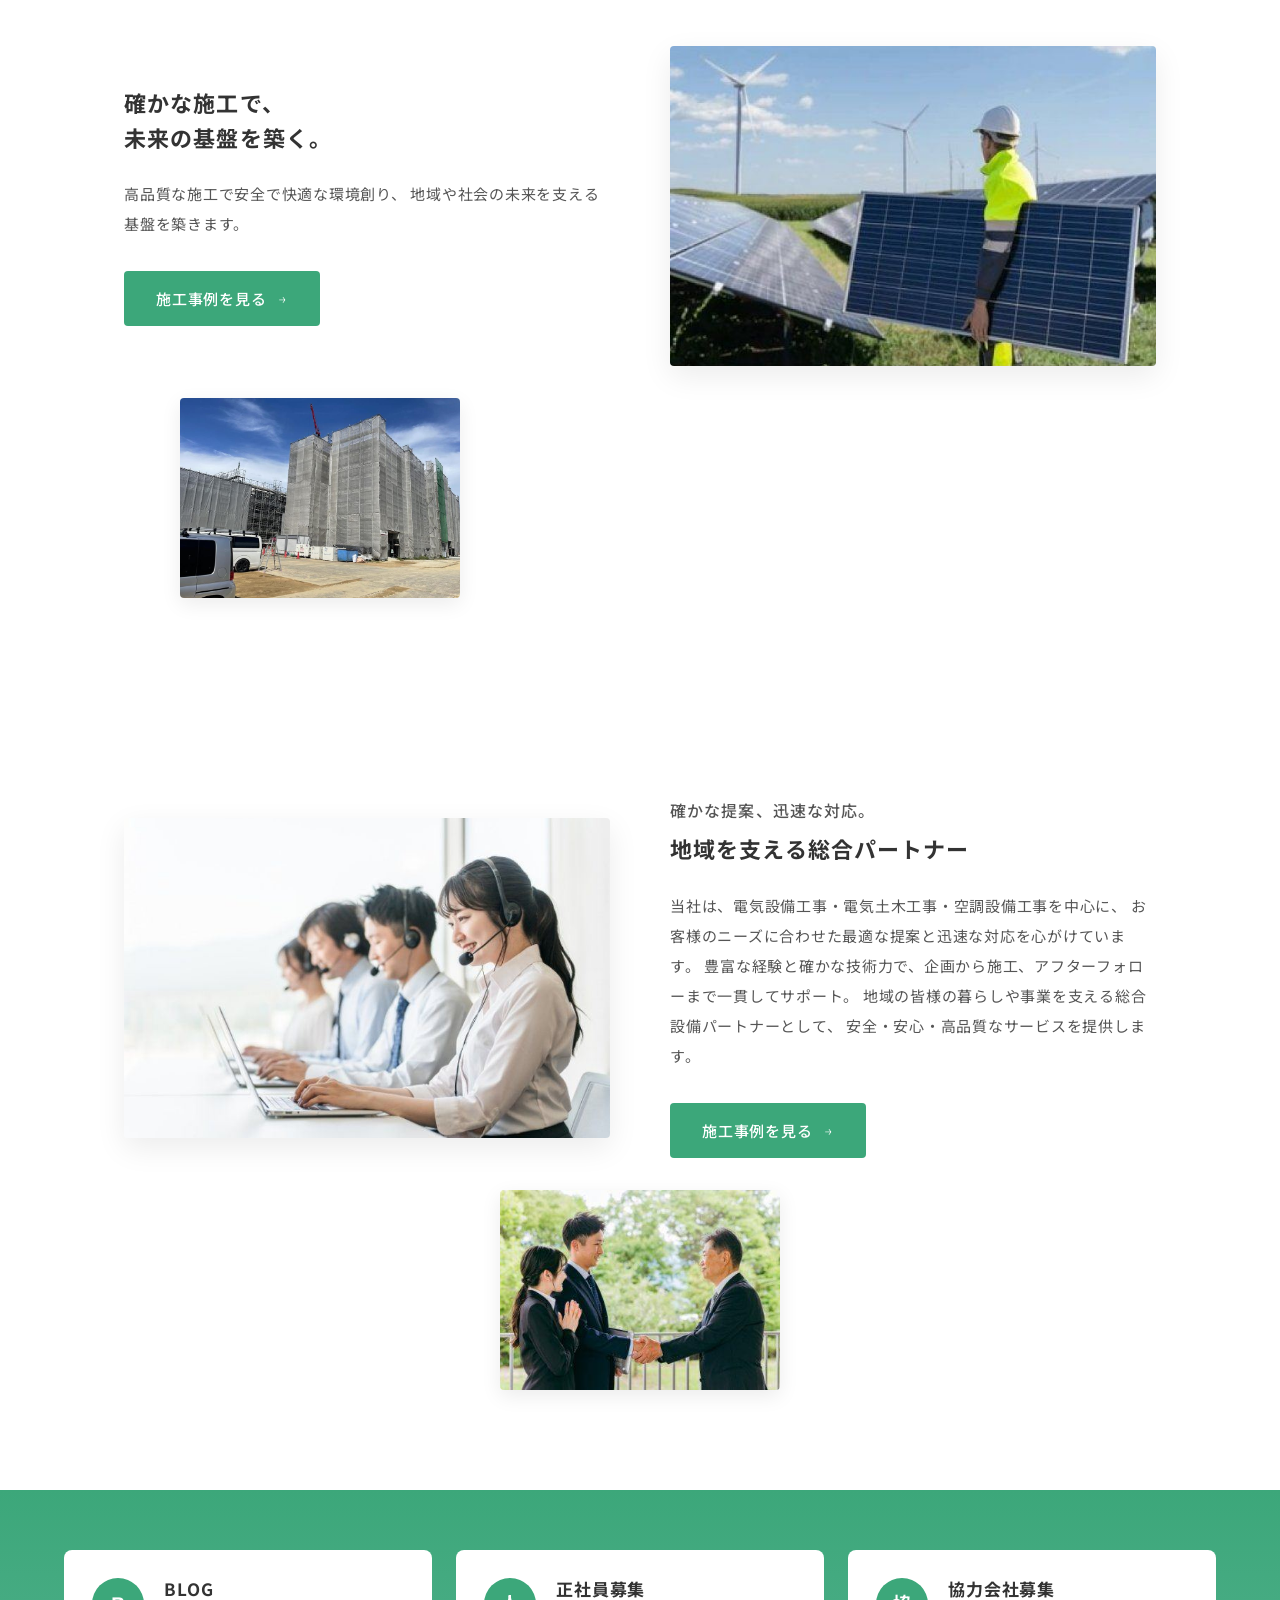
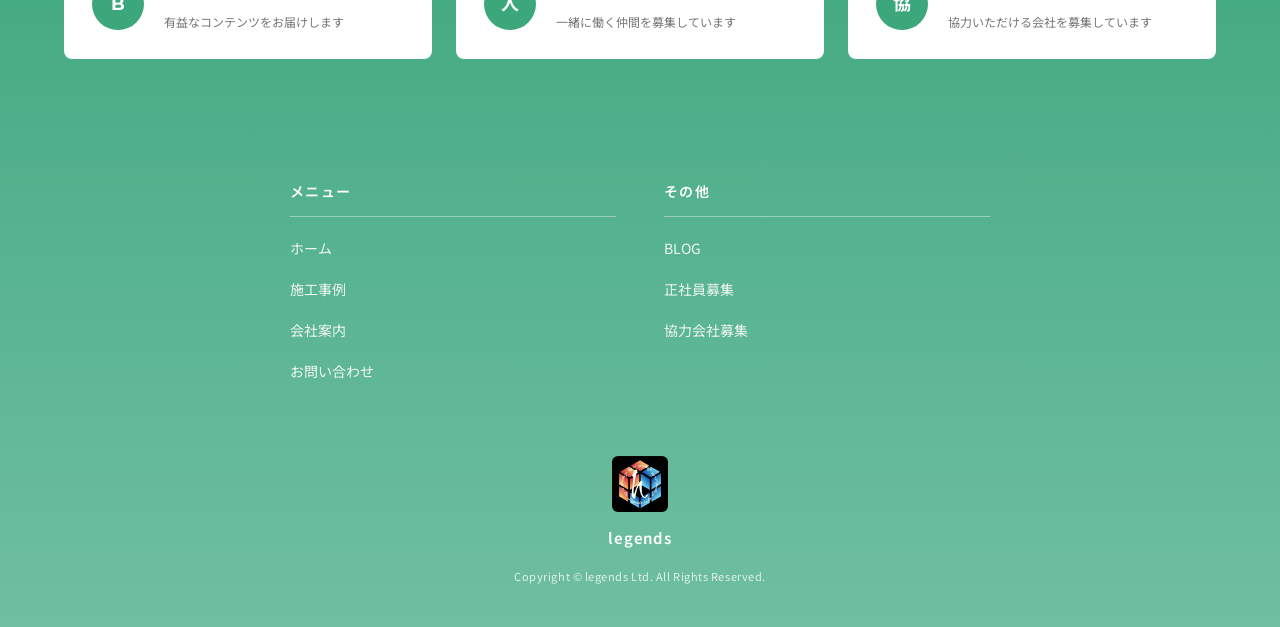
==== commit 0149f00c: "Add files via upload" ====
--- a/index.html
+++ b/index.html
@@ -34,8 +34,7 @@
 <header class="site-header">
   <div class="header-inner">
     <a href="./index.html" class="header-logo">
-      <img src="./images/logo-cube-transparent.png" alt="legends" class="logo-mark-img">
-      <span class="logo-text">legends</span>
+      <img src="./images/logo-full.png" alt="legends" class="logo-full-img">
     </a>
     <nav class="header-nav">
       <a href="./index.html" class="current">
--- a/css/style.css
+++ b/css/style.css
@@ -213,31 +213,19 @@
   justify-content: space-between;
 }
 
-/* ロゴエリア: 3Dキューブ + "legends"テキスト（白背景） */
+/* ロゴエリア: キューブ＋legendsの一体型ロゴ（白背景） */
 .header-logo {
   display: flex;
-  flex-direction: column;
-  align-items: center;
-  gap: 4px;
+  align-items: center;
   background: transparent;
   padding: 0;
   text-decoration: none;
   min-width: auto;
-  justify-content: center;
-}
-.header-logo .logo-mark-img {
-  width: 44px;
-  height: 44px;
-  object-fit: contain;
+}
+.header-logo .logo-full-img {
+  height: 56px;
+  width: auto;
   display: block;
-  flex-shrink: 0;
-}
-.header-logo .logo-text {
-  font-family: var(--font-en, "Montserrat", sans-serif);
-  font-size: 13px;
-  font-weight: 600;
-  letter-spacing: 0.12em;
-  color: var(--gray-900);
 }
 
 /* ナビゲーション: 黒文字、各項目が高さ100%の縦長セル */
@@ -480,10 +468,8 @@
   .header-logo {
     min-width: auto;
     padding: 0;
-    gap: 2px;
   }
-  .header-logo .logo-mark-img { width: 34px; height: 34px; }
-  .header-logo .logo-text { font-size: 11px; }
+  .header-logo .logo-full-img { height: 40px; }
 
   .menu-toggle { display: block; }
 
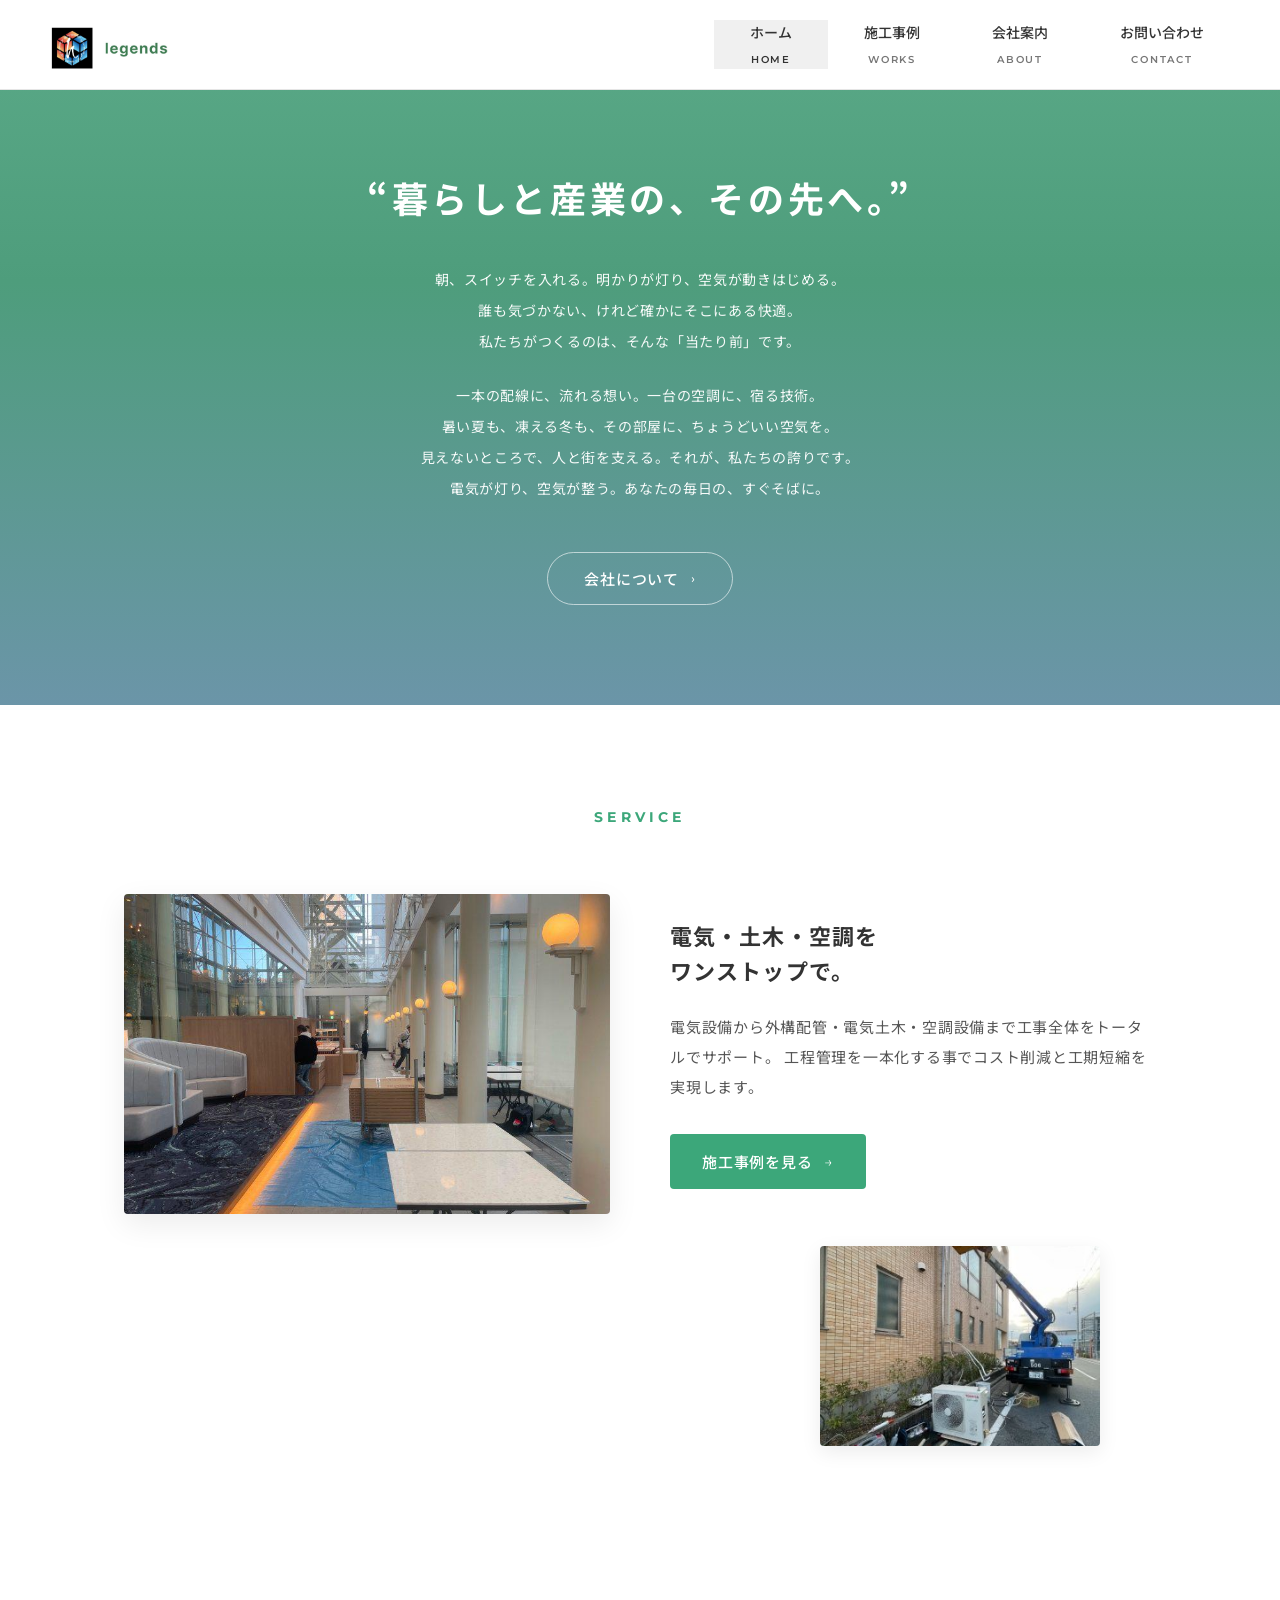
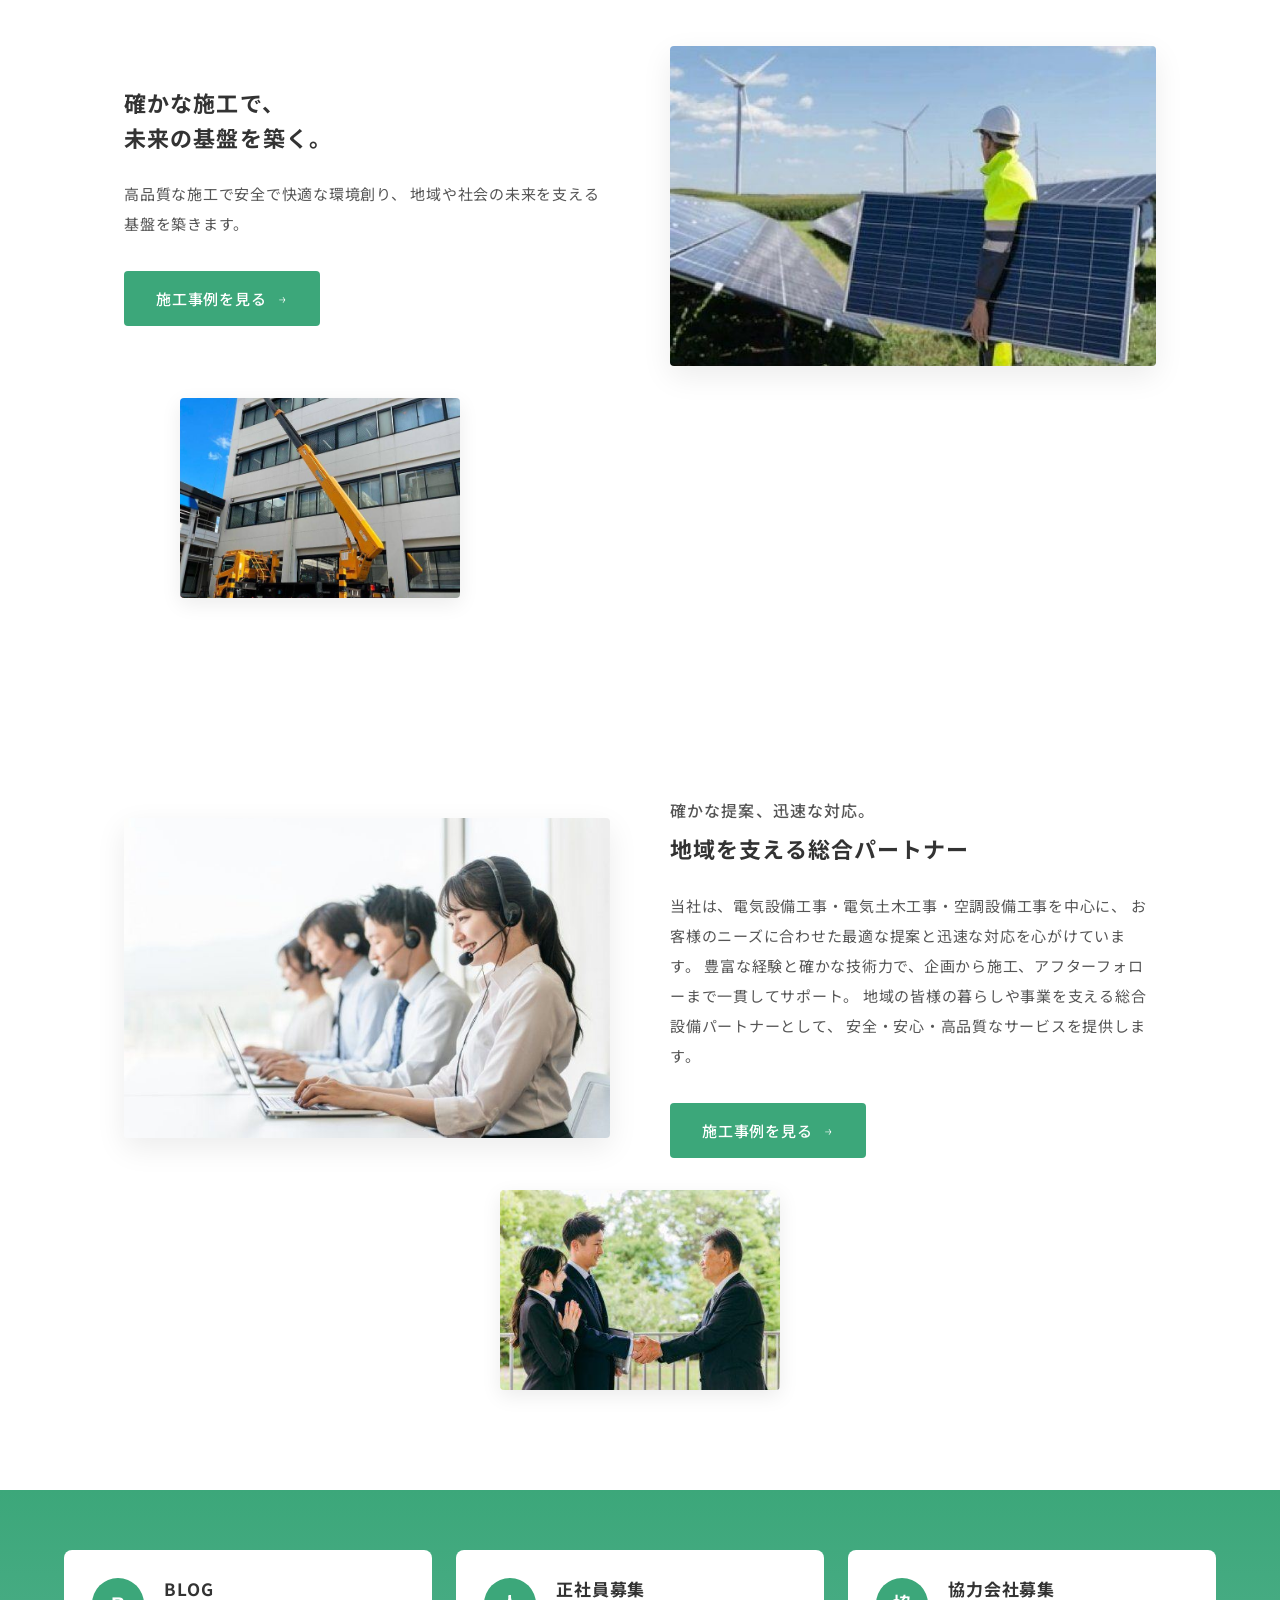
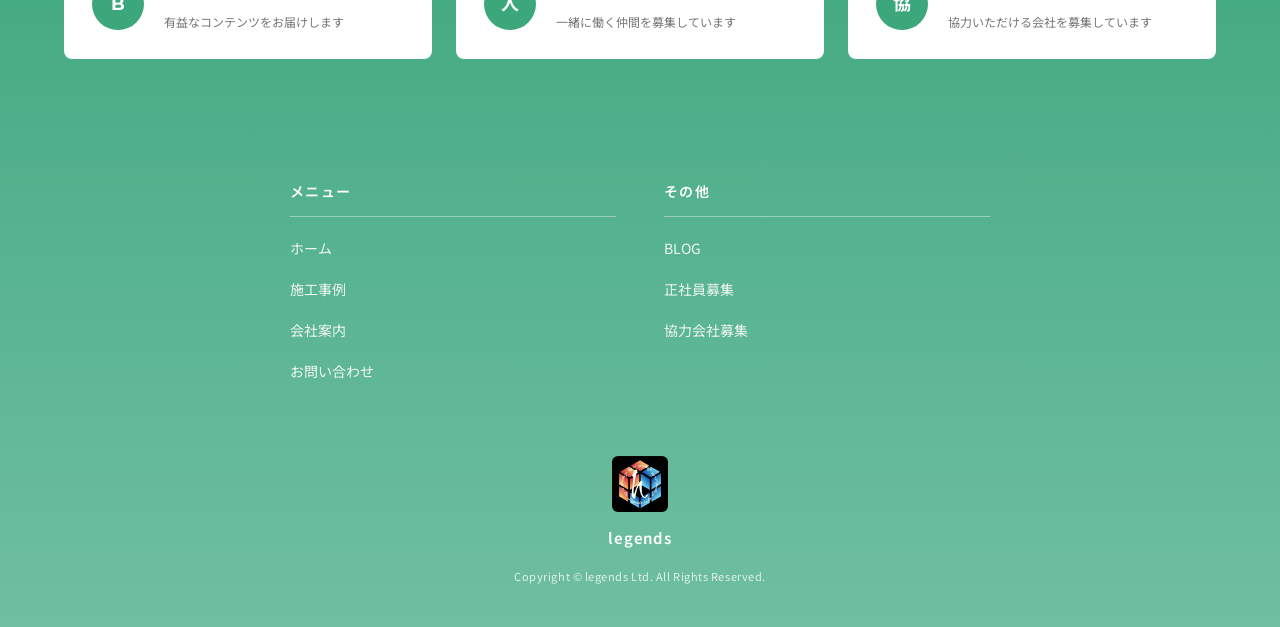
==== commit a44d7629: "Add files via upload" ====
--- a/index.html
+++ b/index.html
@@ -129,7 +129,7 @@
     </div>
   </div>
   <div class="intro-sub-image align-left reveal reveal-delay-2">
-    <img src="./images/service/scaffold.jpg" alt="大型ビル施工現場">
+    <img src="./images/service/scaffold.jpg" alt="高所作業車によるビル外装工事">
   </div>
 </section>
 
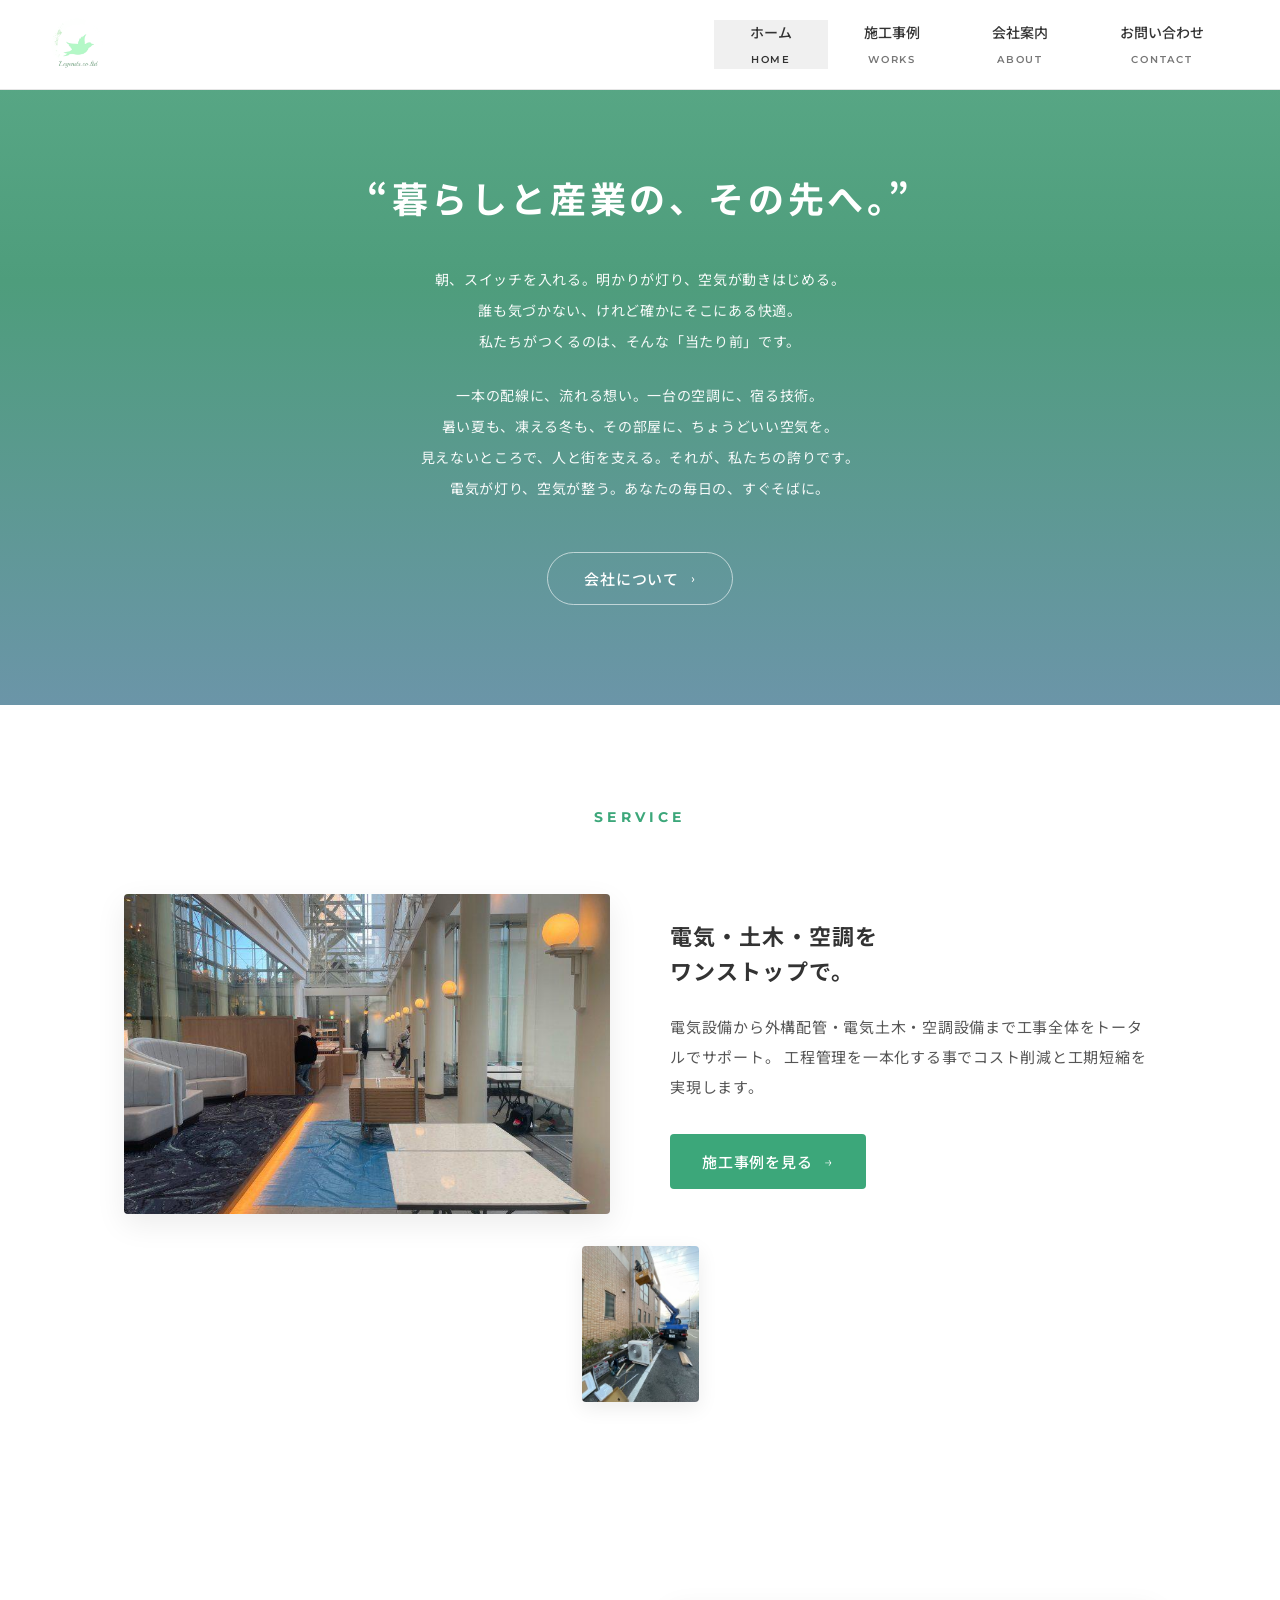
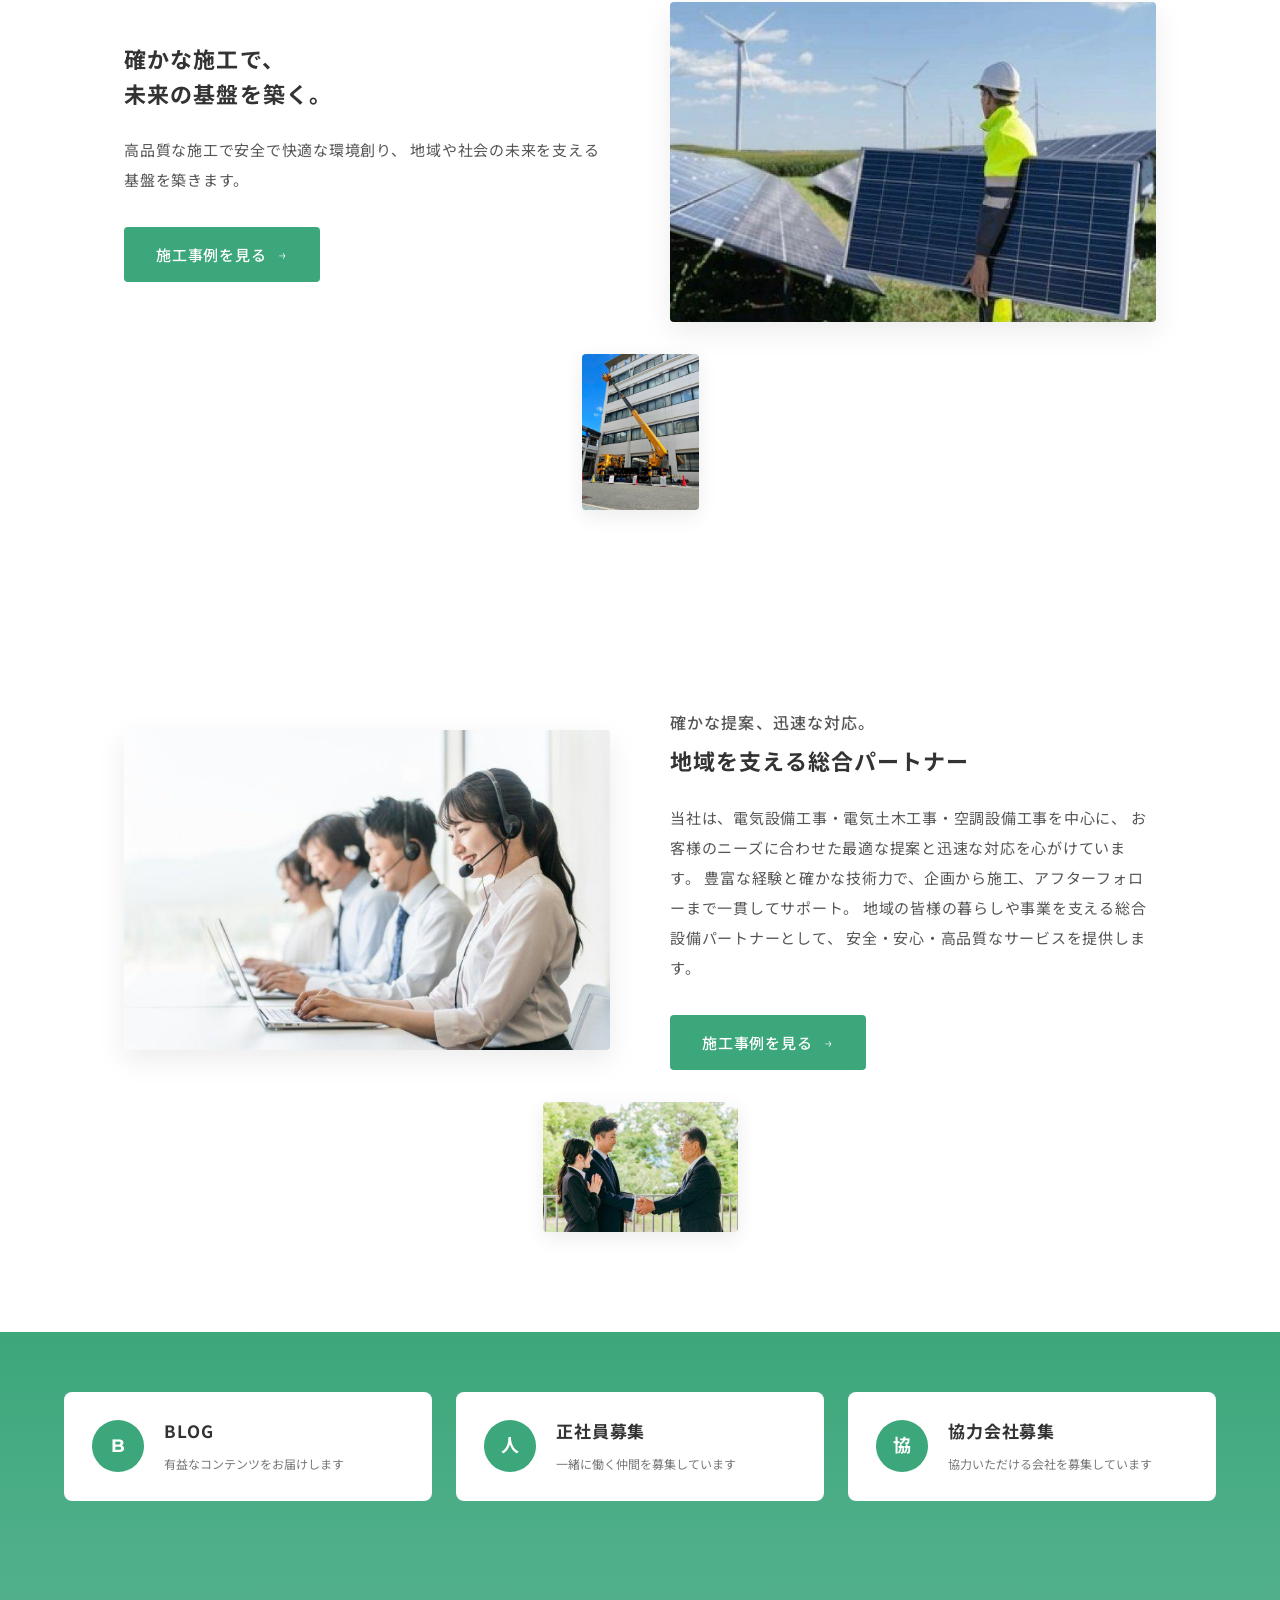
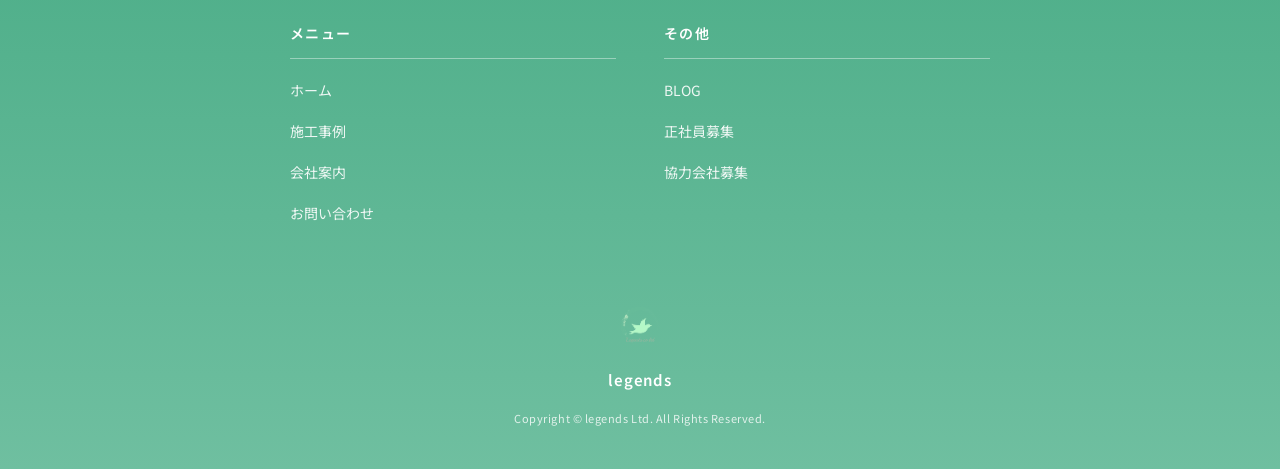
==== commit ec58ccd2: "Add files via upload" ====
--- a/index.html
+++ b/index.html
@@ -34,7 +34,7 @@
 <header class="site-header">
   <div class="header-inner">
     <a href="./index.html" class="header-logo">
-      <img src="./images/logo-full.png" alt="legends" class="logo-full-img">
+      <img src="./images/logo-bird-transparent.png" alt="有限会社レジェンズ" class="logo-bird-img">
     </a>
     <nav class="header-nav">
       <a href="./index.html" class="current">
@@ -106,7 +106,7 @@
       <a href="./works.html" class="btn btn-primary btn-arrow">施工事例を見る</a>
     </div>
   </div>
-  <div class="intro-sub-image align-right reveal reveal-delay-2">
+  <div class="intro-sub-image align-center portrait reveal reveal-delay-2">
     <img src="./images/service/aerial-work.jpg" alt="高所作業車による電気工事">
   </div>
 </section>
@@ -128,7 +128,7 @@
       <a href="./works.html" class="btn btn-primary btn-arrow">施工事例を見る</a>
     </div>
   </div>
-  <div class="intro-sub-image align-left reveal reveal-delay-2">
+  <div class="intro-sub-image align-center portrait reveal reveal-delay-2">
     <img src="./images/service/scaffold.jpg" alt="高所作業車によるビル外装工事">
   </div>
 </section>
@@ -217,7 +217,7 @@
       </div>
     </div>
     <div class="footer-bottom">
-      <img src="./images/logo-cube.png" alt="legends" class="footer-logo-img">
+      <img src="./images/logo-bird-transparent.png" alt="有限会社レジェンズ" class="footer-logo-img">
       <div class="footer-name">legends</div>
       <div class="footer-copy">Copyright &copy; legends Ltd. All Rights Reserved.</div>
     </div>
--- a/css/style.css
+++ b/css/style.css
@@ -213,7 +213,7 @@
   justify-content: space-between;
 }
 
-/* ロゴエリア: キューブ＋legendsの一体型ロゴ（白背景） */
+/* ロゴエリア: 鳥ロゴ（正方形・透過PNG、白背景） */
 .header-logo {
   display: flex;
   align-items: center;
@@ -222,10 +222,11 @@
   text-decoration: none;
   min-width: auto;
 }
-.header-logo .logo-full-img {
-  height: 56px;
-  width: auto;
+.header-logo .logo-bird-img {
+  height: 76px;
+  width: 76px;
   display: block;
+  object-fit: contain;
 }
 
 /* ナビゲーション: 黒文字、各項目が高さ100%の縦長セル */
@@ -469,7 +470,7 @@
     min-width: auto;
     padding: 0;
   }
-  .header-logo .logo-full-img { height: 40px; }
+  .header-logo .logo-bird-img { height: 52px; width: 52px; }
 
   .menu-toggle { display: block; }
 
--- a/css/pages.css
+++ b/css/pages.css
@@ -134,11 +134,15 @@
 .intro-sub-image.align-left   { justify-content: flex-start; padding-left: 80px; }
 .intro-sub-image.align-center { justify-content: center; }
 .intro-sub-image img {
-  width: 280px;
-  height: 200px;
+  width: 195px;
+  height: 130px;
   object-fit: cover;
   border-radius: 4px;
   box-shadow: 0 6px 20px rgba(0, 0, 0, 0.08);
+}
+.intro-sub-image.portrait img {
+  width: 117px;
+  height: 156px;
 }
 
 /* ============================================
@@ -583,7 +587,8 @@
   .intro-content.reverse > :first-child { order: unset; }
   .intro-content.reverse > :last-child { order: unset; }
   .intro-image img { height: 220px; }
-  .intro-sub-image img { width: 200px; height: 140px; }
+  .intro-sub-image img { width: 160px; height: 107px; }
+  .intro-sub-image.portrait img { width: 100px; height: 134px; }
   .intro-sub-image.align-right { padding-right: 24px; }
   .intro-sub-image.align-left { padding-left: 24px; }
   .intro-text h3 { font-size: 18px; }
@@ -640,52 +645,53 @@
 }
 
 
-/* 社長あいさつ - 写真枠付きグリッド */
-.company-message-grid {
-  display: grid;
-  grid-template-columns: 1fr 280px;
-  gap: 48px;
-  align-items: start;
+/* 社長あいさつ - 写真枠を署名の隣に配置（Figma準拠：PHOTO=90×70, gap=18px） */
+.company-message-footer {
+  display: flex;
+  justify-content: flex-end;
+  align-items: flex-end;
+  gap: 18px;
+  margin-top: 32px;
+  padding-top: 11px;
+  flex-wrap: wrap;
+}
+.company-message-footer .company-message-sign {
+  margin-top: 0;
+  text-align: right;
+  font-size: 12px;
+  line-height: 19.2px;
+  color: #555;
+  flex: 0 0 auto;
+}
+.company-message-footer .company-message-sign strong {
+  font-size: 13px;
+  color: #555;
+  font-weight: 600;
+  margin-top: 8px;
 }
 .company-message-photo {
-  width: 280px;
-  height: 200px;
-  background: #D4C5A9;
-  border-radius: 4px;
-  display: flex;
-  align-items: center;
-  justify-content: center;
+  width: 110px;
+  height: 140px;
+  border-radius: 3px;
+  overflow: hidden;
   flex-shrink: 0;
-  position: relative;
-  overflow: hidden;
-}
-.company-message-photo::before {
-  content: "";
-  position: absolute;
-  inset: 8px;
-  border: 1px solid rgba(255, 255, 255, 0.4);
-  border-radius: 2px;
-  pointer-events: none;
-}
-.photo-placeholder-label {
-  font-family: var(--font-en);
-  font-size: 11px;
-  font-weight: 500;
-  letter-spacing: 0.3em;
-  color: rgba(255, 255, 255, 0.7);
+  box-shadow: 0 4px 12px rgba(0, 0, 0, 0.08);
+}
+.company-message-photo img {
+  width: 100%;
+  height: 100%;
+  object-fit: cover;
+  object-position: center top;
+  display: block;
 }
 
 @media (max-width: 768px) {
-  .company-message-grid {
-    grid-template-columns: 1fr;
-    gap: 24px;
+  .company-message-footer {
+    gap: 16px;
   }
   .company-message-photo {
-    width: 100%;
-    max-width: 320px;
-    height: 200px;
-    margin: 0 auto;
-    order: -1;
-  }
-}
-
+    width: 90px;
+    height: 115px;
+  }
+}
+
